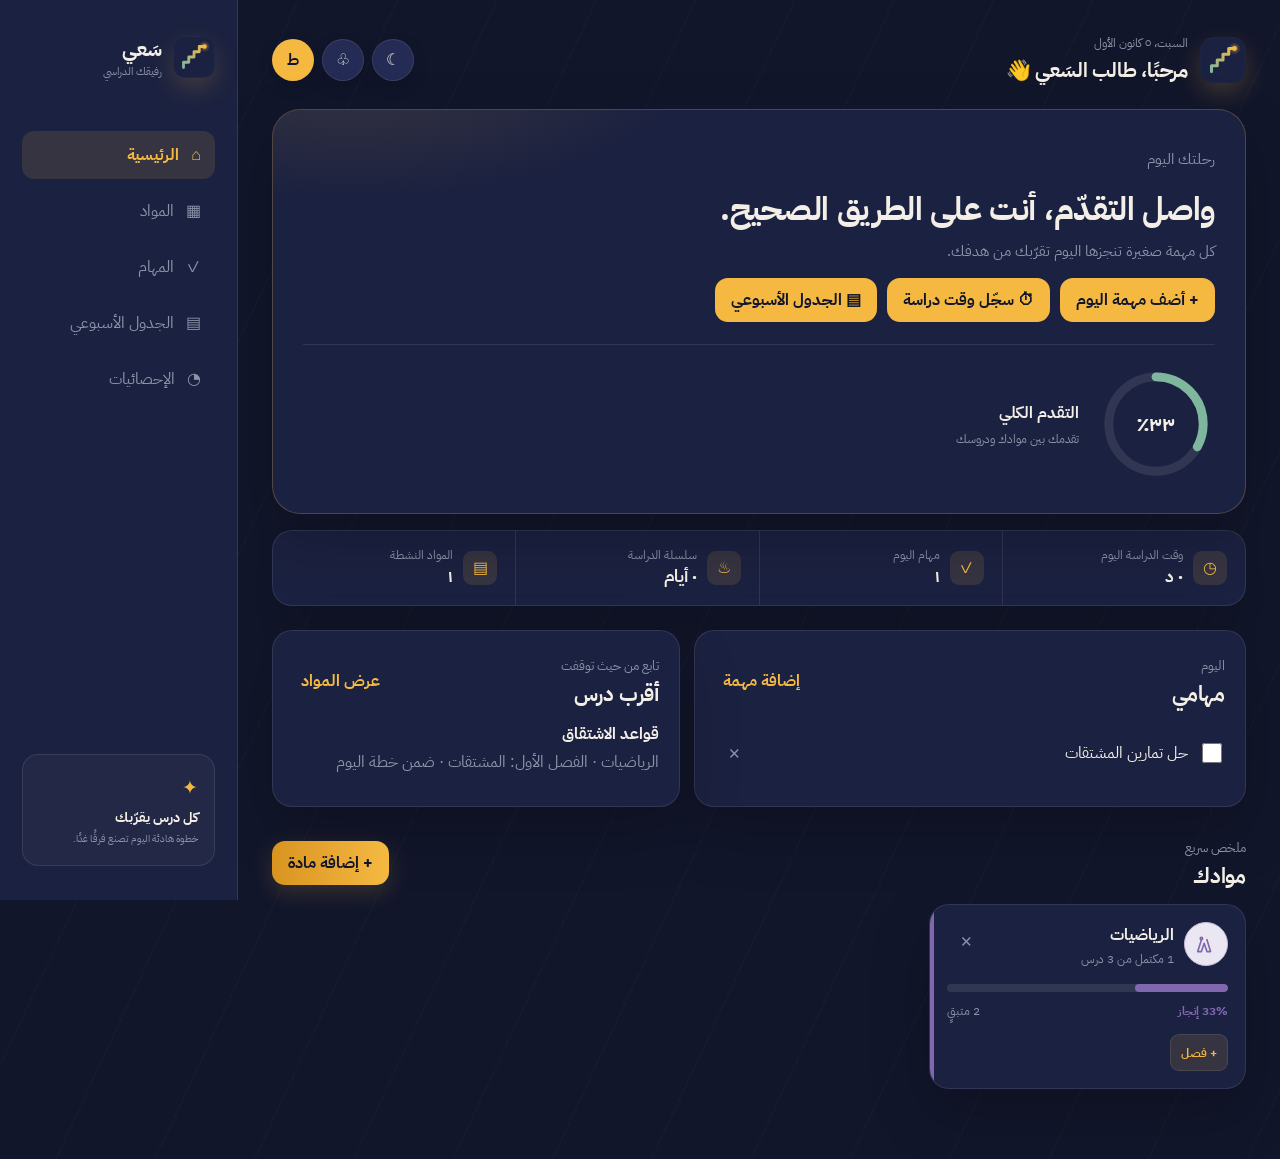
==== .vscode/index.html @ d8acff2a "Polish study planner interface" ====
﻿<!doctype html>
<html lang="ar" dir="rtl">

<head>
    <meta charset="UTF-8">
    <meta name="viewport" content="width=device-width,initial-scale=1,viewport-fit=cover">
    <meta name="theme-color" content="#174d3c">
    <title>سَعي | رفيقك الدراسي</title>
    <link rel="preconnect" href="https://fonts.googleapis.com">
    <link rel="preconnect" href="https://fonts.gstatic.com" crossorigin>
    <link href="https://fonts.googleapis.com/css2?family=IBM+Plex+Sans+Arabic:wght@400;500;600;700&display=swap"
        rel="stylesheet">
    <link rel="icon" href="./saai-logo.svg" type="image/svg+xml">
    <link rel="stylesheet" href="./styles.css?v=10">
</head>

<body>
    <aside class="sidebar"><a class="brand" href="#home" aria-label="سَعي | رفيقك الدراسي"><img class="brand-logo" src="./saai-logo.svg" alt="شعار سعي"><span>سَعي<small>رفيقك الدراسي</small></span></a>
        <nav><button class="nav-item active" data-view="home">⌂ <span>الرئيسية</span></button><button class="nav-item"
            data-view="subjects">▦ <span>المواد</span></button><button class="nav-item" data-view="tasks">✓
            <span>المهام</span></button><button class="nav-item" data-view="weekly">▤
            <span>الجدول الأسبوعي</span></button><button class="nav-item" data-view="stats">◔
            <span>الإحصائيات</span></button></nav>
        <div class="sidebar-note"><span>✦</span><strong>كل درس يقرّبك</strong><small>خطوة هادئة اليوم تصنع فرقًا
                غدًا.</small></div>
    </aside>
    <div class="app">
        <header class="topbar">
            <div class="topbar-brand">
                <img src="./saai-logo.svg" alt="شعار سعي" class="topbar-logo">
                <div>
                    <p id="today-date"></p>
                    <h1 id="page-title">مرحبًا، طالب السَعي 👋</h1>
                </div>
            </div>
            <div class="top-actions">
                <button class="round-button" id="theme-toggle" type="button" aria-label="تبديل الوضع الليلي">☾</button>
                <button class="round-button" type="button" aria-label="الإشعارات">♧</button>
                <button class="avatar" type="button" aria-label="ملف الطالب">ط</button>
            </div>
        </header>
        <main>
            <section id="home-view" class="view active">
                <section class="hero">
                    <div>
                        <p class="eyebrow">رحلتك اليوم</p>
                        <h2>واصل التقدّم، أنت على الطريق الصحيح.</h2>
                        <p id="hero-copy">كل مهمة صغيرة تنجزها اليوم تقرّبك من هدفك.</p>
                        <div class="hero-actions">
                            <button class="light-button" data-open="task">+ أضف مهمة اليوم</button>
                            <button class="light-button" data-open="studytime">⏱ سجّل وقت دراسة</button>
                            <button class="light-button" data-view="weekly">▤ الجدول الأسبوعي</button>
                        </div>
                    </div>
                    <div id="hero-progress" class="hero-progress"><span>0%</span><small>التقدم الكلي</small></div>
                </section>
                <section class="quick-grid">
                    <article class="quick-card"><span>◷</span>
                        <div><small>وقت الدراسة اليوم</small><strong id="study-time">٠ د</strong></div>
                    </article>
                    <article class="quick-card"><span>✓</span>
                        <div><small>مهام اليوم</small><strong id="tasks-count">٠</strong></div>
                    </article>
                    <article class="quick-card"><span>♨</span>
                        <div><small>سلسلة الدراسة</small><strong id="streak-count">٠ يوم</strong></div>
                    </article>
                    <article class="quick-card"><span>▤</span>
                        <div><small>المواد النشطة</small><strong id="subjects-count">٠</strong></div>
                    </article>
                </section>
                <section class="dashboard-grid">
                    <article class="panel today-panel">
                        <div class="section-head">
                            <div>
                                <p class="eyebrow dark">اليوم</p>
                                <h2>مهامي</h2>
                            </div><button class="text-button" data-open="task">إضافة مهمة</button>
                        </div>
                        <ul id="tasks" class="list"></ul>
                        <p class="empty" id="no-tasks">يومك خالٍ من المهام. ابدأ بخطوة صغيرة.</p>
                    </article>
                    <article class="panel">
                        <div class="section-head">
                            <div>
                                <p class="eyebrow dark">تابع من حيث توقفت</p>
                                <h2>أقرب درس</h2>
                            </div><button class="text-button" data-view="subjects">عرض المواد</button>
                        </div>
                        <div id="next-lesson" class="next-lesson"></div>
                    </article>
                </section>
                <section class="section-head materials-head">
                    <div>
                        <p class="eyebrow dark">ملخص سريع</p>
                        <h2>موادك</h2>
                    </div><button class="primary" data-open="subject">+ إضافة مادة</button>
                </section>
                <section id="home-subjects" class="subject-grid compact"></section>
            </section>
            <section id="subjects-view" class="view">
                <div class="section-head page-head">
                    <div>
                        <p class="eyebrow dark">مسارك الدراسي</p>
                        <h2>المواد</h2>
                        <p>تابع خطتك وأنجز بالوتيرة التي تناسبك.</p>
                    </div><button class="primary" data-open="subject">+ إضافة مادة</button>
                </div>
                <section id="subjects" class="subject-grid"></section>
                <p class="empty" id="no-subjects">أضف أول مادة لتبني خطتك الدراسية.</p>
            </section>
            <section id="tasks-view" class="view">
                <div class="section-head page-head">
                    <div>
                        <p class="eyebrow dark">تنظيم اليوم</p>
                        <h2>المهام</h2>
                        <p>رتّب ما تريد إنجازه، ثم أنجزه بهدوء.</p>
                    </div><button class="primary" data-open="task">+ إضافة مهمة</button>
                </div>
                <article class="panel task-page">
                    <ul id="tasks-full" class="list"></ul>
                    <p class="empty" id="no-tasks-full">لا توجد مهام مضافة بعد.</p>
                </article>
            </section>
            <section id="weekly-view" class="view">
                <div class="section-head page-head">
                    <div>
                        <p class="eyebrow dark">تنظيم أسبوعك</p>
                        <h2>الجدول الأسبوعي</h2>
                        <p>خطط لمهامك وموادك في مكان واحد.</p>
                    </div><button class="primary" data-open="weekly">+ إضافة إلى الجدول</button>
                </div>
                <section id="weekly-schedule" class="weekly-schedule"></section>
            </section>
            <section id="stats-view" class="view">
                <div class="section-head page-head">
                    <div>
                        <p class="eyebrow dark">نظرة على تقدّمك</p>
                        <h2>الإحصائيات</h2>
                    </div>
                </div>
                <section class="stats-grid">
                    <article class="panel stat-large"><span id="stats-progress">0%</span>
                        <p>نسبة الإنجاز الكلية</p>
                    </article>
                    <article class="panel stat-large"><span id="stats-completed">٠</span>
                        <p>دروس مكتملة</p>
                    </article>
                    <article class="panel stat-large"><span id="stats-remaining">٠</span>
                        <p>دروس متبقية</p>
                    </article>
                </section>
                <section id="global-plan"></section>
            </section>
        </main>
    </div>
        <nav class="bottom-nav"><button class="nav-item active" data-view="home">⌂<span>الرئيسية</span></button><button
            class="nav-item" data-view="subjects">▦<span>المواد</span></button><button class="add-fab"
            data-open="subject" aria-label="إضافة مادة">+</button><button class="nav-item"
            data-view="tasks">✓<span>المهام</span></button><button class="nav-item"
            data-view="weekly">▤<span>الجدول</span></button><button class="nav-item"
            data-view="stats">◔<span>الإحصائيات</span></button></nav>
    <dialog id="subject-modal">
        <form id="subject-form">
            <div class="modal-head">
  <div>
    <p class="eyebrow">خطتك الجديدة</p>
    <h2>إضافة مادة</h2>
  </div>

    <button type="button" class="close" data-close-modal onclick="this.closest('dialog').close()" aria-label="إغلاق">×</button>
</div>
            <div class="subject-symbol">▱</div>
            <label>اختر المادة
                <select name="subjectPreset" id="subject-preset">
                    <option value="">اختر من القائمة</option>
                    <option>الرياضيات</option>
                    <option>الفيزياء</option>
                    <option>الكيمياء</option>
                    <option>الأحياء</option>
                    <option>العربي</option>
                    <option>الإنكليزي</option>
                    <option>الإسلامية</option>
                    <option>الكردي</option>
                    <option>التاريخ</option>
                    <option>الجغرافيا</option>
                    <option>الحاسوب</option>
                    <option value="custom">مادة أخرى...</option>
                </select>
            </label>
            <label id="custom-subject-field" hidden>اسم المادة
                <input name="customName" id="custom-subject-name" maxlength="50" placeholder="اكتب اسم المادة">
            </label>
            <div class="form-grid"><label>إجمالي الدروس<input name="totalLessons" type="number" min="1" max="10000"
                        required placeholder="51"></label><label>عدد الفصول <small>اختياري</small><input
                        name="chapterCount" type="number" min="0" max="1000" placeholder="5"></label></div><label>أريد
                إنهاءها خلال (يوم)<input name="durationDays" type="number" min="1" max="3650" placeholder="20"></label>
            <p id="daily-goal-preview" class="plan-preview">أدخل إجمالي الدروس والمدة ليظهر هدفك اليومي.</p><label>لون
                البطاقة<input type="hidden" name="color" value="green">
                <div class="color-palette" role="group" aria-label="اختيار لون المادة"><button type="button"
                        class="color-swatch selected" data-select-color="green" aria-label="أخضر"></button><button
                        type="button" class="color-swatch" data-select-color="teal"
                        aria-label="تركوازي"></button><button type="button" class="color-swatch"
                        data-select-color="blue" aria-label="أزرق"></button><button type="button" class="color-swatch"
                        data-select-color="sky" aria-label="سماوي"></button><button type="button" class="color-swatch"
                        data-select-color="purple" aria-label="بنفسجي"></button><button type="button"
                        class="color-swatch" data-select-color="pink" aria-label="وردي"></button><button type="button"
                        class="color-swatch" data-select-color="rose" aria-label="وردي داكن"></button><button
                        type="button" class="color-swatch" data-select-color="orange"
                        aria-label="برتقالي"></button><button type="button" class="color-swatch"
                        data-select-color="amber" aria-label="أصفر ذهبي"></button><button type="button"
                        class="color-swatch" data-select-color="red" aria-label="أحمر"></button></div>
            </label><button class="primary wide">حفظ المادة</button>
        </form>
    </dialog>
    <dialog id="task-modal">
        <form id="task-form">
            <div class="modal-head">
                <div>
                    <p class="eyebrow dark">تنظيم يومك</p>
                    <h2>إضافة مهمة</h2>
                </div><button type="button" class="close" data-close-modal onclick="this.closest('dialog').close()" aria-label="إغلاق">×</button>
            </div><label>اسم المهمة<input name="name" required maxlength="80"
                    placeholder="مثال: مراجعة محاضرة الكيمياء"></label>
            <div class="form-grid"><label>المادة<select name="subject" id="task-subject">
                        <option value="">بدون مادة</option>
                    </select></label><label>الفصل<input name="chapter" maxlength="60" placeholder="اختياري"></label>
            </div>
            <div class="form-grid"><label>التاريخ<input name="date" type="date"></label><label>الوقت المتوقع<input
                        name="duration" type="number" min="1" placeholder="دقائق"></label></div><label>الأولوية<select
                    name="priority">
                    <option value="متوسطة">متوسطة</option>
                    <option value="عالية">عالية</option>
                    <option value="منخفضة">منخفضة</option>
                </select></label><button class="primary wide">إضافة المهمة</button>
        </form>
    </dialog>
    <dialog id="studytime-modal">
        <form id="studytime-form">
            <div class="modal-head">
                <div>
                    <p class="eyebrow dark">تسجيل يدوي</p>
                    <h2>وقت دراسة</h2>
                </div><button type="button" class="close" data-close-modal onclick="this.closest('dialog').close()" aria-label="إغلاق">×</button>
            </div>
            <div class="form-grid">
                <label>المادة<select name="subject" id="studytime-subject">
                        <option value="">بدون مادة محددة</option>
                    </select></label>
                <label>المدة (دقائق)<input name="minutes" type="number" min="1" max="1000" required placeholder="45"></label>
            </div>
            <label>التاريخ<input name="date" type="date" required></label>
            <button class="primary wide">حفظ الوقت</button>
        </form>
    </dialog>
    <dialog id="weekly-modal">
        <form id="weekly-form">
            <div class="modal-head">
                <div>
                    <p class="eyebrow dark">تنظيم الأسبوع</p>
                    <h2 id="weekly-modal-title">إضافة إلى الجدول</h2>
                </div><button type="button" class="close" data-close-modal onclick="this.closest('dialog').close()" aria-label="إغلاق">×</button>
            </div>
            <input type="hidden" name="id">
            <label>اليوم<select name="day" required>
                <option value="saturday">السبت</option><option value="sunday">الأحد</option><option value="monday">الاثنين</option><option value="tuesday">الثلاثاء</option><option value="wednesday">الأربعاء</option><option value="thursday">الخميس</option><option value="friday">الجمعة</option>
            </select></label>
            <label>المادة أو المهمة<select name="subject" id="weekly-subject">
                <option value="">مهمة عامة</option>
            </select></label>
            <label>اسم المهمة<input name="title" required maxlength="80" placeholder="مثال: مراجعة الفصل الأول"></label>
            <div class="form-grid"><label>الوقت <small>اختياري</small><input name="time" type="time"></label><label>ملاحظة <small>اختياري</small><input name="note" maxlength="120" placeholder="ملاحظة قصيرة"></label></div>
            <button class="primary wide">حفظ في الجدول</button>
        </form>
    </dialog>
    <dialog id="chapter-modal">
        <form id="chapter-form">
            <div class="modal-head">
                <h2>فصل جديد</h2><button type="button" class="close" data-close-modal onclick="this.closest('dialog').close()" aria-label="إغلاق">×</button>
            </div>
            <input type="hidden" name="subjectId">
            <label>اسم الفصل<input name="name" required maxlength="60" placeholder="مثال: الفصل الأول"></label>
            <label>عدد الدروس في الفصل<input name="totalLessons" type="number" min="1" required placeholder="مثال: 20"></label>
            <button class="primary wide">إضافة الفصل</button>
        </form>
    </dialog>
    <dialog id="lesson-modal">
        <form id="lesson-form">
            <div class="modal-head">
                <h2>درس أو محاضرة</h2><button type="button" class="close" data-close-modal onclick="this.closest('dialog').close()" aria-label="إغلاق">×</button>
            </div><input type="hidden" name="subjectId"><input type="hidden" name="chapterId"><label>اسم الدرس<input
                    name="name" required maxlength="80" placeholder="مثال: المحاضرة الأولى"></label><label
                class="check-label"><input type="checkbox" name="today"> ضمن دروس اليوم</label><button
                class="primary wide">إضافة الدرس</button>
        </form>
    </dialog>
    <dialog id="subject-detail">
        <div class="detail-head">
            <div>
                <p class="eyebrow dark">تفاصيل المادة</p>
                <h2 id="detail-name"></h2>
            </div><button type="button" class="close" data-close-modal onclick="this.closest('dialog').close()" aria-label="إغلاق">×</button>
        </div>
        <div id="detail-content"></div>
    </dialog>
    <script>
(function () {
    const root = document.documentElement;
    const btn = document.getElementById('theme-toggle');
    const saved = localStorage.getItem('sayi-theme') || 'light';
    if (saved === 'dark') { root.setAttribute('data-theme', 'dark'); btn.textContent = '☀'; }
    btn.addEventListener('click', () => {
        const goingDark = root.getAttribute('data-theme') !== 'dark';
        root.setAttribute('data-theme', goingDark ? 'dark' : 'light');
        btn.textContent = goingDark ? '☀' : '☾';
        localStorage.setItem('sayi-theme', goingDark ? 'dark' : 'light');
    });
})();
</script>
    <script type="module" src="./app.js?v=10"></script>
</body>

</html>
---- .vscode/styles.css ----
:root{--ink:#12162b;--ink-2:#1b2140;--ink-3:#242c55;--amber:#f5b942;--amber-deep:#d99420;--sage:#7fb69e;--coral:#ef6f53;--paper:#f3efe6;--muted:#8b93a8;--line:rgba(243,239,230,.1);--track:rgba(243,239,230,.1);--soft:rgba(245,185,66,.12);--shadow:0 24px 60px rgba(0,0,0,.22);--shadow-sm:0 6px 16px rgba(0,0,0,.16);--surface-glow:rgba(255,255,255,.035);--radius-lg:20px;--radius-md:13px;--radius-sm:9px;--text-xs:.72rem;--text-sm:.83rem;--text-base:.95rem;--text-lg:1.05rem;--text-xl:1.3rem;--text-2xl:1.85rem}
:root[data-theme=light]{--ink:#f6f1e4;--ink-2:#fffdf8;--ink-3:#f1e9d6;--amber:#b3901e;--amber-deep:#8f7015;--sage:#2f6d5c;--coral:#c1503a;--paper:#1e2a24;--muted:#665f4d;--line:rgba(30,25,10,.12);--track:rgba(30,25,10,.1);--soft:rgba(179,144,30,.14);--shadow:0 24px 60px rgba(30,25,10,.12);--shadow-sm:0 6px 16px rgba(30,25,10,.1);--surface-glow:rgba(255,255,255,.5)}
*{box-sizing:border-box}html,body{margin:0;min-height:100%;overflow-x:hidden}body{background:var(--ink);background-image:repeating-linear-gradient(115deg,rgba(243,239,230,.025) 0 1px,transparent 1px 90px);color:var(--paper);font-family:"IBM Plex Sans Arabic","Tahoma",sans-serif;transition:background .25s ease,color .25s ease}button,input,select{font:inherit}button{cursor:pointer;-webkit-tap-highlight-color:transparent;transition:transform .15s ease,opacity .15s ease,border-color .2s ease}button:active{transform:scale(.96);opacity:.85}h1,h2,h3{font-weight:800;letter-spacing:-.01em;margin:0}:focus-visible{outline:2px solid var(--amber);outline-offset:2px;border-radius:4px}@media(prefers-reduced-motion:reduce){*{animation-duration:.01ms!important;animation-iteration-count:1!important;transition-duration:.01ms!important}}
.sidebar{display:flex;position:fixed;inset:0 auto 0 0;width:238px;padding:34px 22px;flex-direction:column;gap:52px;background:var(--ink-2);border-right:1px solid var(--line);z-index:5}.brand{display:flex;align-items:center;gap:11px;color:var(--paper);text-decoration:none}.brand-logo{display:block;width:42px;height:42px;border-radius:13px;object-fit:cover;box-shadow:0 10px 24px rgba(245,185,66,.18);background:rgba(255,255,255,.02)}.brand span{font-size:1.25rem;font-weight:800}.brand small{display:block;color:var(--muted);font-size:.66rem;font-weight:400}.sidebar nav{display:grid;gap:8px}.sidebar .nav-item{justify-content:flex-start;display:flex;gap:12px;width:100%;border:0;border-radius:12px;padding:12px 14px;background:transparent;color:var(--muted);text-align:right}.sidebar .nav-item.active{background:var(--soft);color:var(--amber);font-weight:700}.nav-item svg{width:19px;height:19px;fill:none;stroke:currentColor;stroke-width:1.75;stroke-linecap:round;stroke-linejoin:round;flex:0 0 auto}.sidebar-note{margin-top:auto;padding:16px;border:1px solid var(--line);border-radius:16px;background:var(--surface-glow);color:var(--muted);font-size:.78rem;line-height:1.8}.sidebar-note span{color:var(--amber);font-size:1.2rem}.sidebar-note strong,.sidebar-note small{display:block}.sidebar-note strong{color:var(--paper);font-size:.85rem}
.app{min-height:100dvh;margin-left:238px;padding-bottom:40px}.topbar{max-width:1220px;margin:auto;padding:34px 34px 24px;display:flex;justify-content:space-between;align-items:center}.topbar-brand{display:flex;align-items:center;gap:12px}.topbar-logo{width:46px;height:46px;border-radius:14px;box-shadow:0 10px 24px rgba(245,185,66,.2);background:rgba(255,255,255,.02)}.topbar p{margin:0;color:var(--muted);font-size:.75rem}.topbar h1{margin:3px 0 0;font-size:1.25rem;color:var(--paper)}.top-actions{display:flex;gap:8px}.round-button,.avatar{display:grid;place-items:center;border:1px solid var(--line);border-radius:50%;width:42px;height:42px;background:var(--ink-3);color:var(--paper);box-shadow:var(--shadow-sm)}.close{display:grid;place-items:center;border:1px solid var(--line);border-radius:50%;width:42px;height:42px;background:var(--ink-3);color:var(--paper)}.round-button svg{width:19px;height:19px;fill:none;stroke:currentColor;stroke-width:1.75;stroke-linecap:round;stroke-linejoin:round}.round-button:hover{border-color:var(--amber)}.avatar{background:var(--amber);border-color:transparent;color:var(--ink);font-weight:700}main{width:min(1220px,100%);margin:auto;padding:0 34px 30px}.view{display:none}.view.active{display:block;animation:reveal .35s ease both}@keyframes reveal{from{opacity:0;transform:translateY(7px)}to{opacity:1;transform:none}}
.hero{padding:30px;border:1px solid rgba(245,185,66,.25);border-radius:28px;background:var(--ink-2);box-shadow:var(--shadow);position:relative;overflow:hidden}.hero::before{content:"";position:absolute;inset:0;background:radial-gradient(560px 260px at 8% -20%,rgba(245,185,66,.16),transparent 65%);pointer-events:none}.hero>*{position:relative}.hero h2{font-size:clamp(1.35rem,3vw,2rem);line-height:1.45;margin:0;color:var(--paper)}.hero p:not(.path-meta){margin:8px 0 16px;color:var(--muted);font-size:var(--text-base);max-width:520px}.hero-actions{display:flex;flex-wrap:wrap;gap:10px}.light-button,.primary{border:0;border-radius:var(--radius-md);min-height:44px;padding:10px 16px;font-weight:700}.light-button{background:var(--amber);color:var(--ink)}.primary{background:linear-gradient(90deg,var(--amber-deep),var(--amber));color:var(--ink);box-shadow:0 8px 22px rgba(245,185,66,.16)}.wide{width:100%}.hero-progress{margin-top:22px;padding-top:20px;border-top:1px solid var(--line);display:flex;flex-direction:column;gap:10px}.path-track{display:flex;align-items:center;gap:6px}.path-seg{flex:1;height:10px;border-radius:99px;background:var(--track)}.path-seg.filled{background:var(--amber)}.path-seg.partial{background-image:linear-gradient(to right,var(--amber) var(--fill,0%),var(--track) var(--fill,0%))}.path-walker{flex:0 0 auto;min-width:40px;height:40px;padding:0 8px;display:grid;place-items:center;border-radius:99px;background:var(--amber);color:var(--ink);font-size:.76rem;font-weight:800;box-shadow:0 8px 18px rgba(245,185,66,.35)}.path-meta{margin:0;color:var(--muted);font-size:var(--text-xs)}
.quick-grid{display:flex;align-items:stretch;margin:16px 0 24px;background:var(--ink-2);border:1px solid var(--line);border-radius:var(--radius-lg);box-shadow:var(--shadow);overflow:hidden}.stats-grid{display:grid;grid-template-columns:repeat(3,minmax(0,1fr));gap:12px;margin:16px 0 24px}.panel,.subject-card{background:var(--ink-2);border:1px solid var(--line);border-radius:var(--radius-lg);box-shadow:var(--shadow)}.quick-card{flex:1;padding:16px 18px;display:flex;gap:10px;align-items:center;border-inline-end:1px solid var(--line)}.quick-card:last-child{border-inline-end:0}.quick-card>span{display:grid;place-items:center;width:34px;height:34px;border-radius:var(--radius-sm);background:var(--soft);color:var(--amber);flex:0 0 auto}.quick-card>span svg{width:18px;height:18px;fill:none;stroke:currentColor;stroke-width:1.75;stroke-linecap:round;stroke-linejoin:round}.quick-card small,.task-row small,.today-row small,.subject-card small{display:block;color:var(--muted);font-size:var(--text-xs)}.quick-card strong{font-size:var(--text-lg);color:var(--paper);font-weight:800}.dashboard-grid{display:grid;grid-template-columns:1.15fr .85fr;gap:14px}.panel{padding:20px}.section-head{display:flex;justify-content:space-between;align-items:center;gap:12px}.section-head h2{margin:2px 0 0;font-size:var(--text-xl);color:var(--paper)}.section-head p,.page-head p{color:var(--muted);margin:5px 0 0;font-size:var(--text-sm)}.text-button{border:0;background:transparent;color:var(--amber);font-weight:700;padding:8px}.list{margin:12px 0 0;padding:0;list-style:none}.task-row,.today-row{display:flex;align-items:center;gap:10px;padding:12px 0;border-bottom:1px solid var(--line);min-width:0}.task-row:last-child,.today-row:last-child{border:0}.task-row>span,.today-row>div{flex:1;min-width:0;overflow-wrap:anywhere}.task-row input,.today-row input,.lesson-row input{width:20px;height:20px;accent-color:var(--amber);flex:0 0 auto}.task-row.done span,.today-row.done strong,.lesson-row.done strong{text-decoration:line-through;color:var(--muted)}.delete{border:0;background:transparent;color:var(--muted);width:38px;height:38px;font-size:1.3rem}.delete:hover{color:var(--coral)}.priority{font-size:.68rem;padding:3px 7px;background:var(--soft);color:var(--amber);border-radius:99px}.empty{text-align:center;color:var(--muted);padding:22px 0;margin:0}.next-lesson{padding:12px 0;color:var(--muted)}.next-lesson strong{display:block;color:var(--paper);font-size:1rem;margin-bottom:4px}.materials-head{margin:26px 0 12px}.subject-grid{display:grid;grid-template-columns:repeat(3,minmax(0,1fr));gap:12px}.subject-grid.compact{grid-template-columns:repeat(3,minmax(0,1fr))}.subject-card{padding:17px;position:relative;overflow:hidden}.subject-card::before{content:"";position:absolute;inset:0 auto 0 0;width:4px;background:var(--subject)}.subject-card.clickable{cursor:pointer}.subject-card.clickable:hover{border-color:var(--amber)}.subject-top{display:flex;gap:10px;align-items:flex-start}.subject-icon{width:44px;height:44px;border-radius:50%;background:color-mix(in srgb,var(--subject),white 84%);border:1.5px solid color-mix(in srgb,var(--subject),white 55%);display:grid;place-items:center;color:var(--subject);flex:0 0 auto}.subject-icon svg{width:22px;height:22px;fill:none;stroke:currentColor;stroke-width:1.75;stroke-linecap:round;stroke-linejoin:round}.subject-top>div{flex:1;min-width:0}.subject-top h3{margin:0;color:var(--paper);font-size:1.02rem;overflow-wrap:anywhere}.subject-top p{margin:3px 0 0;color:var(--muted);font-size:.73rem}.progress{height:8px;margin:16px 0 10px;border-radius:99px;background:var(--track);overflow:hidden}.progress span{display:block;height:100%;background:var(--subject,var(--amber));border-radius:inherit}.subject-meta{display:flex;justify-content:space-between;gap:8px;color:var(--muted);font-size:.74rem}.subject-actions{display:flex;gap:8px;margin-top:14px}.soft-button{border:1px solid var(--line);border-radius:9px;background:var(--soft);color:var(--amber);padding:8px 10px;font-size:.78rem;font-weight:700}.soft-button:hover{border-color:var(--amber)}.page-head{margin:8px 0 20px;align-items:flex-end}.stat-large{text-align:center;padding:26px}.stat-large span{display:block;font-size:var(--text-2xl);font-weight:700;color:var(--amber)}.stat-large p{margin:4px 0 0;color:var(--muted)}
.bottom-nav{display:none}dialog{width:min(520px,calc(100% - 24px));max-height:calc(100dvh - 24px);overflow:auto;border:1px solid var(--line);border-radius:20px;padding:21px;background:var(--ink-2);color:var(--paper);box-shadow:0 25px 70px rgba(0,0,0,.45)}dialog::backdrop{background:rgba(5,8,20,.7);backdrop-filter:blur(6px)}dialog form{display:grid;gap:14px}.modal-head,.detail-head{display:flex;justify-content:space-between;align-items:flex-start;gap:10px}.modal-head h2,.detail-head h2{margin:2px 0 0;color:var(--paper)}.close{font-size:1.5rem;flex:0 0 auto}.subject-symbol{width:52px;height:52px;display:grid;place-items:center;margin:auto;border-radius:50%;background:var(--soft);color:var(--amber);font-size:1.7rem}label{display:grid;gap:6px;color:var(--paper);font-size:.86rem;font-weight:700}label small{font-weight:400;color:var(--muted)}input:not([type=checkbox]),select{min-width:0;width:100%;padding:12px;border-radius:10px;border:1px solid var(--line);background:var(--ink-3);color:var(--paper);outline-color:var(--amber)}.form-grid{display:grid;grid-template-columns:1fr 1fr;gap:10px}.check-label{display:flex;align-items:center;gap:9px}.check-label input{accent-color:var(--amber);width:19px;height:19px}.plan-preview,.study-plan,.global-plan,.today-global-plan{background:var(--surface-glow);border:1px solid var(--line);border-radius:15px}.plan-preview{margin:0;padding:11px;color:var(--amber);font-size:.8rem}.detail-tabs{display:flex;gap:6px;overflow:auto;margin:18px 0 12px}.detail-tabs button{border:0;white-space:nowrap;background:var(--ink-3);color:var(--muted);border-radius:9px;padding:8px 11px}.detail-tabs button.active{background:var(--amber);color:var(--ink)}.detail-summary,.global-summary{display:grid;grid-template-columns:repeat(4,1fr);gap:9px}.detail-summary div,.global-summary div{padding:12px;border:1px solid var(--line);border-radius:12px}.detail-summary strong,.global-summary strong{display:block;color:var(--amber);font-size:1.1rem}.detail-summary small,.global-summary small{color:var(--muted);font-size:.7rem}.study-plan,.global-plan{margin-top:16px;padding:14px}.study-plan h3,.today-global-plan h3{margin:2px 0 0;font-size:.98rem}.plan-days,.global-plan-message{color:var(--muted);font-size:.72rem}.plan-cards,.global-plan-cards{display:grid;grid-template-columns:repeat(3,minmax(0,1fr));gap:7px;margin-top:12px}.plan-card,.global-plan-card,.plan-suggestion{min-width:0;padding:10px;border:1px solid var(--line);border-radius:11px;background:var(--ink-3)}.plan-card.selected,.global-plan-card.selected{border-color:var(--amber);background:var(--soft)}.plan-card strong,.global-plan-card strong,.plan-suggestion strong{color:var(--amber);font-size:.82rem}.plan-card p,.global-plan-card p,.plan-suggestion p,.today-plan p,.today-global-plan p{margin:4px 0 0;color:var(--muted);font-size:.68rem;line-height:1.6}.plan-card .soft-button{width:100%;margin-top:8px;padding:7px 6px;font-size:.7rem}.today-plan,.today-global-plan{margin-top:12px;padding:12px;border-top:1px solid var(--line)}.today-plan .progress{margin:8px 0 0;height:7px}
@media(max-width:900px){.sidebar{width:200px}.app{margin-left:200px}.topbar,main{padding-left:22px;padding-right:22px}.quick-grid,.stats-grid{grid-template-columns:repeat(2,1fr)}.subject-grid,.subject-grid.compact{grid-template-columns:repeat(2,minmax(0,1fr))}}
@media(max-width:680px){.sidebar{display:none}.app{margin-left:0;padding-bottom:86px}.topbar{padding:20px 18px 16px}main{padding:0 16px 25px}.dashboard-grid,.subject-grid,.subject-grid.compact{grid-template-columns:1fr}.hero{padding:22px;border-radius:22px}.bottom-nav{position:fixed;z-index:10;right:0;left:0;bottom:0;padding:8px 14px calc(8px + env(safe-area-inset-bottom));background:color-mix(in srgb,var(--ink-2),transparent 5%);backdrop-filter:blur(14px);border-top:1px solid var(--line);display:flex;justify-content:space-around;align-items:center}.nav-item{border:0;background:transparent;color:var(--muted);display:grid;justify-items:center;gap:2px;padding:5px;min-width:52px;font-size:1.2rem}.nav-item span{font-size:.66rem}.nav-item.active{color:var(--amber);font-weight:700}.add-fab{margin-top:-28px;width:54px;height:54px;border:4px solid var(--ink);border-radius:50%;background:var(--amber);color:var(--ink);font-size:1.8rem;box-shadow:var(--shadow)}.detail-summary,.global-summary{grid-template-columns:repeat(2,1fr)}.plan-cards,.global-plan-cards{grid-template-columns:1fr}}

/* Focused visual refinements */
.subject-icon svg{width:22px;height:22px;fill:none;stroke:currentColor;stroke-width:1.8;stroke-linecap:round;stroke-linejoin:round}
.hero-progress{flex-direction:row;align-items:center;gap:18px}
.circular-progress{position:relative;flex:0 0 auto;width:118px;height:118px}
.circular-progress svg{display:block;width:100%;height:100%;transform:rotate(-90deg)}
.circular-progress circle{fill:none;stroke-width:9}
.circular-progress-track{stroke:var(--track)}
.circular-progress-value{stroke:var(--sage);stroke-linecap:round;transition:stroke-dashoffset .45s ease}
.circular-progress>strong{position:absolute;inset:0;display:grid;place-items:center;color:var(--paper);font-size:1.28rem}
.circular-progress-copy{display:grid;gap:6px}
.circular-progress-copy>strong{color:var(--paper);font-size:1rem}
.circular-progress-copy .path-meta{margin:0}
.today-global-plan,.today-plan{padding:16px;margin-top:14px;border-color:rgba(127,182,158,.28)}
.today-plan-percent{color:var(--sage);font-size:1.08rem;font-weight:800}
.today-plan-stats{display:grid;grid-template-columns:repeat(3,1fr);gap:8px;margin:15px 0}
.today-plan-stats div{padding:10px 8px;text-align:center;border:1px solid var(--line);border-radius:11px;background:var(--surface-glow)}
.today-plan-stats strong{display:block;color:var(--paper);font-size:1.15rem}
.today-plan-stats small{display:block;margin-top:2px;color:var(--muted);font-size:.68rem}
.today-progress{height:10px;margin:0}
.today-progress span{background:var(--sage)!important;transition:width .35s ease}
.today-plan-caption{margin:9px 0 0;color:var(--muted);font-size:.76rem}
.global-plan-cards{grid-template-columns:repeat(3,minmax(0,1fr));align-items:stretch}
.global-plan-cards .plan-suggestion{grid-column:1/-1;margin:0}
.global-plan-card,.plan-suggestion{padding:14px;border:1px solid var(--line);border-radius:14px;background:var(--surface-glow)}
.global-plan-card{display:flex;flex-direction:column;justify-content:space-between;gap:12px;min-width:0}
.global-plan-card.selected{border-color:var(--amber);box-shadow:inset 0 0 0 1px rgba(245,185,66,.28);background:var(--soft)}
.global-plan-card strong{display:block;color:var(--paper);font-size:.9rem}
.global-plan-card p{margin:7px 0 0;color:var(--muted);font-size:.74rem;line-height:1.8}
.global-plan-card .soft-button{align-self:flex-start}
.plan-suggestion{color:var(--muted);font-size:.78rem;line-height:1.8}
.plan-suggestion strong{color:var(--amber)}
.plan-suggestion p{margin:3px 0 0}
.plan-card.selected{border-color:var(--amber);box-shadow:inset 0 0 0 1px rgba(245,185,66,.28);background:var(--soft)}
.plan-card strong{display:block;color:var(--paper);font-size:.87rem}
.plan-card p{min-height:3.4em;line-height:1.7}
@media(max-width:680px){.hero-progress{align-items:flex-start}.circular-progress{width:104px;height:104px}.global-plan-cards{grid-template-columns:1fr}.today-plan-stats{gap:5px}.topbar-brand{min-width:0}.topbar-logo{width:40px;height:40px}.topbar h1{font-size:1.05rem}}

[hidden]{display:none!important}
.color-palette{display:flex;flex-wrap:wrap;gap:8px;margin-top:3px}
.color-swatch{width:29px;height:29px;padding:0;border:2px solid transparent;border-radius:50%;background:var(--swatch);box-shadow:inset 0 0 0 1px rgba(0,0,0,.16);position:relative}
.color-swatch[data-select-color=green]{--swatch:#276b51}.color-swatch[data-select-color=teal]{--swatch:#2c8b83}.color-swatch[data-select-color=blue]{--swatch:#4d77b9}.color-swatch[data-select-color=sky]{--swatch:#4b9ab3}.color-swatch[data-select-color=purple]{--swatch:#8067ae}.color-swatch[data-select-color=pink]{--swatch:#c8799c}.color-swatch[data-select-color=rose]{--swatch:#b76d75}.color-swatch[data-select-color=orange]{--swatch:#c9824b}.color-swatch[data-select-color=amber]{--swatch:#bd8b38}.color-swatch[data-select-color=red]{--swatch:#b7605d}
.color-swatch.selected{border-color:var(--paper);box-shadow:0 0 0 2px var(--amber),inset 0 0 0 1px rgba(0,0,0,.16)}
.subject-card .subject-icon{color:var(--subject);background:color-mix(in srgb,var(--subject),white 84%)}
.subject-card .progress>span,#detail-content>.progress[style*="--subject"]>span{background:var(--subject)!important}
.subject-card .subject-meta span:first-child{color:var(--subject);font-weight:700}
.custom-subject-name{margin-top:2px}
.weekly-schedule{display:grid;grid-template-columns:repeat(4,minmax(0,1fr));gap:12px}
.weekly-day{min-width:0;padding:14px;background:var(--ink-2);border:1px solid var(--line);border-radius:var(--radius-lg);box-shadow:var(--shadow-sm)}
.weekly-day-head{display:flex;align-items:center;justify-content:space-between;gap:8px;padding-bottom:10px;border-bottom:1px solid var(--line)}
.weekly-day-head strong{display:block;color:var(--paper);font-size:.95rem}.weekly-day-head small{display:block;margin-top:3px;color:var(--muted);font-size:.68rem}
.weekly-day-head .text-button{padding:4px;font-size:.75rem}
.weekly-items{display:grid;gap:7px;margin-top:10px}.weekly-empty{margin:10px 0;color:var(--muted);font-size:.72rem;text-align:center}
.weekly-item{display:flex;align-items:flex-start;gap:7px;min-width:0;padding:9px;border:1px solid var(--line);border-radius:11px;background:var(--surface-glow)}
.weekly-item.done{opacity:.62}.weekly-item.done .weekly-item-body>strong{text-decoration:line-through}
.weekly-check{display:grid;place-items:center;flex:0 0 auto;width:22px;height:22px;padding:0;border:1px solid var(--sage);border-radius:7px;background:transparent;color:var(--sage);font-size:.75rem}
.weekly-item.done .weekly-check{background:var(--sage);color:var(--ink)}
.weekly-item-body{min-width:0;flex:1}.weekly-item-body>strong{display:block;color:var(--paper);font-size:.78rem;overflow-wrap:anywhere}.weekly-item-body small{display:block;margin-top:3px;color:var(--muted);font-size:.65rem}.weekly-item-body p{margin:4px 0 0;color:var(--muted);font-size:.68rem;overflow-wrap:anywhere}
.weekly-item-actions{display:flex;align-items:center;gap:2px;flex:0 0 auto}.icon-button{width:24px;height:24px;padding:0;border:0;background:transparent;color:var(--muted);font-size:.78rem}.icon-button:hover{color:var(--amber)}
@media(max-width:900px){.weekly-schedule{grid-template-columns:repeat(2,minmax(0,1fr))}}
@media(max-width:680px){.weekly-schedule{grid-template-columns:1fr}.weekly-day{padding:12px}.weekly-item-actions{gap:4px}}

.pace-card{display:grid;grid-template-columns:auto minmax(0,1.6fr) minmax(72px,.7fr) minmax(90px,.8fr) auto;align-items:center;gap:12px;min-height:84px;padding:14px 16px;border:1px solid var(--line);border-radius:14px;background:var(--ink-2);cursor:pointer;transition:transform .15s ease,border-color .2s ease,background .2s ease,box-shadow .2s ease}
.pace-card:hover{transform:translateY(-2px);border-color:var(--amber);box-shadow:var(--shadow-sm)}.pace-card.selected{border-color:var(--amber);background:var(--soft);box-shadow:inset 0 0 0 1px rgba(245,185,66,.3)}
.pace-icon{display:grid;place-items:center;width:38px;height:38px;border-radius:11px;background:var(--soft);color:var(--amber)}.pace-icon svg{width:21px;height:21px;fill:none;stroke:currentColor;stroke-width:1.8;stroke-linecap:round;stroke-linejoin:round}
.pace-main{min-width:0}.pace-main strong{display:block;color:var(--paper);font-size:.9rem}.pace-main p{margin:4px 0 0;color:var(--muted);font-size:.72rem;line-height:1.65}.pace-stat{padding-inline-start:12px;border-inline-start:1px solid var(--line)}.pace-stat small{display:block;color:var(--muted);font-size:.66rem}.pace-stat strong{display:block;margin-top:3px;color:var(--amber);font-size:.9rem}.pace-selected{padding:4px 8px;border-radius:99px;background:var(--amber);color:var(--ink);font-size:.65rem;font-weight:800;white-space:nowrap}
.plan-cards,.global-plan-cards{grid-template-columns:1fr;gap:12px;margin-top:16px}.global-plan-cards .pace-card{grid-column:auto}.global-plan-cards .plan-suggestion{grid-column:1/-1}
.chapter{margin-top:12px;border:1px solid var(--line);border-radius:14px;background:var(--surface-glow);overflow:hidden}.chapter-head{display:grid;grid-template-columns:24px minmax(0,1fr) auto;align-items:center;gap:10px;min-height:56px;padding:11px 14px;cursor:pointer;transition:background .2s ease}.chapter-head:hover{background:var(--soft)}.chapter-toggle{display:grid;place-items:center;width:24px;height:24px;padding:0;border:0;background:transparent;color:var(--amber);font-size:.76rem}.chapter-head h3{min-width:0;color:var(--paper);font-size:.9rem;overflow-wrap:anywhere}.chapter-percent{color:var(--amber);font-size:.8rem;white-space:nowrap}.chapter-body{padding:0 14px 14px;border-top:1px solid var(--line)}.chapter-actions{display:flex;align-items:center;gap:7px;padding:12px 0 2px}.chapter-actions .chapter-total{width:64px;padding:7px}.chapter-summary{display:grid;grid-template-columns:repeat(4,1fr);gap:9px;padding:12px 0}.chapter-summary span{padding:10px;border:1px solid var(--line);border-radius:10px;background:var(--ink-2);text-align:center}.chapter-summary strong{display:block;color:var(--amber);font-size:.86rem}.chapter-summary small{display:block;margin-top:3px;color:var(--muted);font-size:.64rem}.chapter-lessons{display:grid;gap:0}.chapter-lessons .lesson-row{padding:11px 0}.chapter-lessons .empty{margin:8px 0}
@media(max-width:680px){.pace-card{grid-template-columns:auto minmax(0,1fr);gap:9px;padding:13px}.pace-card .pace-stat{grid-column:2;padding-inline-start:0;padding-top:7px;border-inline-start:0;border-top:1px solid var(--line)}.pace-card .pace-selected{grid-column:2;justify-self:start}.pace-main p{font-size:.68rem}.chapter-head{grid-template-columns:24px minmax(0,1fr) auto}.chapter-actions{flex-wrap:wrap}.chapter-summary{grid-template-columns:repeat(2,1fr)}}
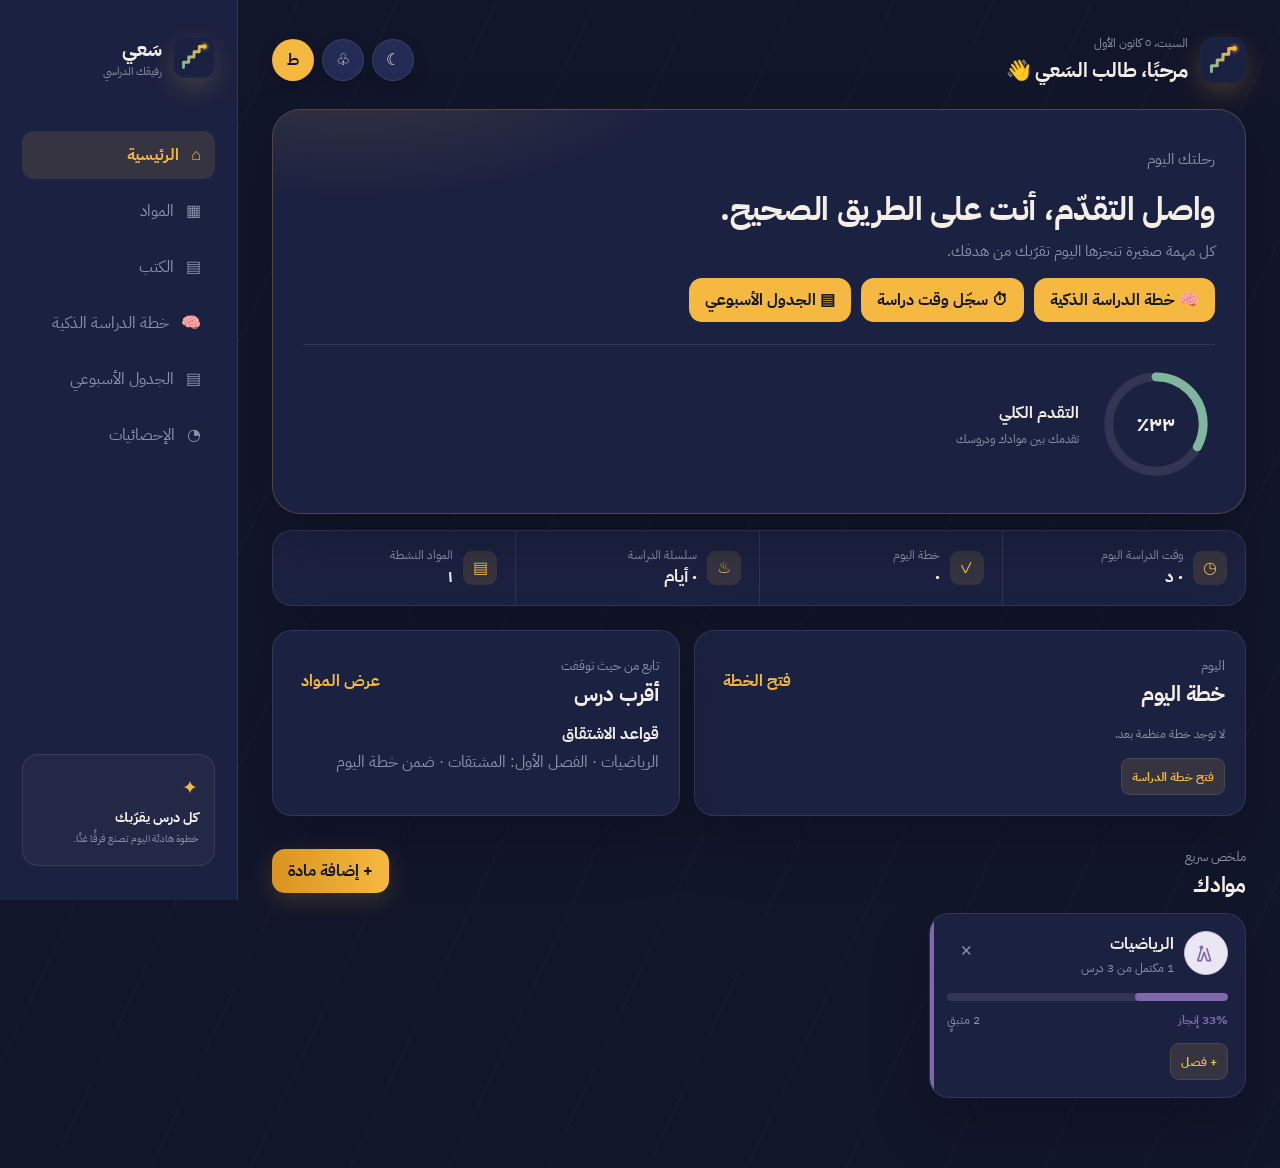
==== commit 59065f3e: "نقل" ====
--- a/.vscode/index.html
+++ b/.vscode/index.html
@@ -11,14 +11,14 @@
     <link href="https://fonts.googleapis.com/css2?family=IBM+Plex+Sans+Arabic:wght@400;500;600;700&display=swap"
         rel="stylesheet">
     <link rel="icon" href="./saai-logo.svg" type="image/svg+xml">
-    <link rel="stylesheet" href="./styles.css?v=10">
+    <link rel="stylesheet" href="./styles.css?v=15">
 </head>
 
 <body>
     <aside class="sidebar"><a class="brand" href="#home" aria-label="سَعي | رفيقك الدراسي"><img class="brand-logo" src="./saai-logo.svg" alt="شعار سعي"><span>سَعي<small>رفيقك الدراسي</small></span></a>
         <nav><button class="nav-item active" data-view="home">⌂ <span>الرئيسية</span></button><button class="nav-item"
-            data-view="subjects">▦ <span>المواد</span></button><button class="nav-item" data-view="tasks">✓
-            <span>المهام</span></button><button class="nav-item" data-view="weekly">▤
+            data-view="subjects">▦ <span>المواد</span></button><button class="nav-item" data-view="books">▤ <span>الكتب</span></button><button class="nav-item" data-view="smart-plan">🧠
+            <span>خطة الدراسة الذكية</span></button><button class="nav-item" data-view="weekly">▤
             <span>الجدول الأسبوعي</span></button><button class="nav-item" data-view="stats">◔
             <span>الإحصائيات</span></button></nav>
         <div class="sidebar-note"><span>✦</span><strong>كل درس يقرّبك</strong><small>خطوة هادئة اليوم تصنع فرقًا
@@ -47,7 +47,7 @@
                         <h2>واصل التقدّم، أنت على الطريق الصحيح.</h2>
                         <p id="hero-copy">كل مهمة صغيرة تنجزها اليوم تقرّبك من هدفك.</p>
                         <div class="hero-actions">
-                            <button class="light-button" data-open="task">+ أضف مهمة اليوم</button>
+                            <button class="light-button" data-view="smart-plan">🧠 خطة الدراسة الذكية</button>
                             <button class="light-button" data-open="studytime">⏱ سجّل وقت دراسة</button>
                             <button class="light-button" data-view="weekly">▤ الجدول الأسبوعي</button>
                         </div>
@@ -59,7 +59,7 @@
                         <div><small>وقت الدراسة اليوم</small><strong id="study-time">٠ د</strong></div>
                     </article>
                     <article class="quick-card"><span>✓</span>
-                        <div><small>مهام اليوم</small><strong id="tasks-count">٠</strong></div>
+                        <div><small>خطة اليوم</small><strong id="smart-plan-count">٠</strong></div>
                     </article>
                     <article class="quick-card"><span>♨</span>
                         <div><small>سلسلة الدراسة</small><strong id="streak-count">٠ يوم</strong></div>
@@ -69,15 +69,14 @@
                     </article>
                 </section>
                 <section class="dashboard-grid">
-                    <article class="panel today-panel">
+                    <article class="panel today-panel" id="home-smart-plan">
                         <div class="section-head">
                             <div>
                                 <p class="eyebrow dark">اليوم</p>
-                                <h2>مهامي</h2>
-                            </div><button class="text-button" data-open="task">إضافة مهمة</button>
+                                <h2>خطة اليوم</h2>
+                            </div><button class="text-button" data-view="smart-plan">فتح الخطة</button>
                         </div>
-                        <ul id="tasks" class="list"></ul>
-                        <p class="empty" id="no-tasks">يومك خالٍ من المهام. ابدأ بخطوة صغيرة.</p>
+                        <div id="home-smart-plan-content"></div>
                     </article>
                     <article class="panel">
                         <div class="section-head">
@@ -108,18 +107,9 @@
                 <section id="subjects" class="subject-grid"></section>
                 <p class="empty" id="no-subjects">أضف أول مادة لتبني خطتك الدراسية.</p>
             </section>
-            <section id="tasks-view" class="view">
-                <div class="section-head page-head">
-                    <div>
-                        <p class="eyebrow dark">تنظيم اليوم</p>
-                        <h2>المهام</h2>
-                        <p>رتّب ما تريد إنجازه، ثم أنجزه بهدوء.</p>
-                    </div><button class="primary" data-open="task">+ إضافة مهمة</button>
-                </div>
-                <article class="panel task-page">
-                    <ul id="tasks-full" class="list"></ul>
-                    <p class="empty" id="no-tasks-full">لا توجد مهام مضافة بعد.</p>
-                </article>
+            <section id="smart-plan-view" class="view">
+                <div class="section-head page-head"><div><p class="eyebrow dark">نظام الدراسة</p><h2>خطة الدراسة الذكية</h2><p>خطة تقودك من الدرس إلى القراءة والاختبار والمراجعة.</p></div></div>
+                <section id="smart-plan-content"></section>
             </section>
             <section id="weekly-view" class="view">
                 <div class="section-head page-head">
@@ -151,12 +141,22 @@
                 </section>
                 <section id="global-plan"></section>
             </section>
+            <section id="books-view" class="view">
+                    <div class="section-head page-head books-page-head">
+                        <div><p class="eyebrow dark">مكتبتي</p><h2>كتبي</h2><p>أضف ملفات PDF واحتفظ بها محلياً لفتحها وقت الدراسة.</p></div>
+                        <label class="primary books-add-button">＋ إضافة كتاب<input id="book-input" type="file" accept=".pdf,application/pdf" hidden></label>
+                    </div>
+                    <section id="books-list" class="books-list" aria-live="polite"></section>
+                    <section id="pdf-viewer" class="panel pdf-viewer" hidden>
+                        <div class="section-head"><div><p class="eyebrow dark">عارض PDF</p><h2 id="pdf-viewer-title">الكتاب</h2></div><button type="button" class="soft-button" data-book-action="close-viewer">إغلاق</button></div>
+                        <iframe id="pdf-frame" title="عارض PDF" loading="lazy"></iframe>
+                    </section>
+            </section>
         </main>
     </div>
         <nav class="bottom-nav"><button class="nav-item active" data-view="home">⌂<span>الرئيسية</span></button><button
-            class="nav-item" data-view="subjects">▦<span>المواد</span></button><button class="add-fab"
+            class="nav-item" data-view="subjects">▦<span>المواد</span></button><button class="nav-item" data-view="books">▤<span>الكتب</span></button><button class="nav-item" data-view="smart-plan">🧠<span>الخطة</span></button><button class="add-fab"
             data-open="subject" aria-label="إضافة مادة">+</button><button class="nav-item"
-            data-view="tasks">✓<span>المهام</span></button><button class="nav-item"
             data-view="weekly">▤<span>الجدول</span></button><button class="nav-item"
             data-view="stats">◔<span>الإحصائيات</span></button></nav>
     <dialog id="subject-modal">
@@ -212,28 +212,6 @@
             </label><button class="primary wide">حفظ المادة</button>
         </form>
     </dialog>
-    <dialog id="task-modal">
-        <form id="task-form">
-            <div class="modal-head">
-                <div>
-                    <p class="eyebrow dark">تنظيم يومك</p>
-                    <h2>إضافة مهمة</h2>
-                </div><button type="button" class="close" data-close-modal onclick="this.closest('dialog').close()" aria-label="إغلاق">×</button>
-            </div><label>اسم المهمة<input name="name" required maxlength="80"
-                    placeholder="مثال: مراجعة محاضرة الكيمياء"></label>
-            <div class="form-grid"><label>المادة<select name="subject" id="task-subject">
-                        <option value="">بدون مادة</option>
-                    </select></label><label>الفصل<input name="chapter" maxlength="60" placeholder="اختياري"></label>
-            </div>
-            <div class="form-grid"><label>التاريخ<input name="date" type="date"></label><label>الوقت المتوقع<input
-                        name="duration" type="number" min="1" placeholder="دقائق"></label></div><label>الأولوية<select
-                    name="priority">
-                    <option value="متوسطة">متوسطة</option>
-                    <option value="عالية">عالية</option>
-                    <option value="منخفضة">منخفضة</option>
-                </select></label><button class="primary wide">إضافة المهمة</button>
-        </form>
-    </dialog>
     <dialog id="studytime-modal">
         <form id="studytime-form">
             <div class="modal-head">
@@ -264,12 +242,11 @@
             <label>اليوم<select name="day" required>
                 <option value="saturday">السبت</option><option value="sunday">الأحد</option><option value="monday">الاثنين</option><option value="tuesday">الثلاثاء</option><option value="wednesday">الأربعاء</option><option value="thursday">الخميس</option><option value="friday">الجمعة</option>
             </select></label>
-            <label>المادة أو المهمة<select name="subject" id="weekly-subject">
-                <option value="">مهمة عامة</option>
+            <label>المادة<select name="subjectId" id="weekly-subject" required>
+                <option value="">اختر مادة من موادك</option>
             </select></label>
-            <label>اسم المهمة<input name="title" required maxlength="80" placeholder="مثال: مراجعة الفصل الأول"></label>
-            <div class="form-grid"><label>الوقت <small>اختياري</small><input name="time" type="time"></label><label>ملاحظة <small>اختياري</small><input name="note" maxlength="120" placeholder="ملاحظة قصيرة"></label></div>
-            <button class="primary wide">حفظ في الجدول</button>
+            <p id="weekly-no-subjects" class="empty" hidden>أضف مادة أولًا من صفحة المواد.</p>
+            <button class="primary wide" id="weekly-submit">إضافة المادة إلى الجدول</button>
         </form>
     </dialog>
     <dialog id="chapter-modal">
@@ -316,7 +293,7 @@
     });
 })();
 </script>
-    <script type="module" src="./app.js?v=10"></script>
+    <script type="module" src="./app.js?v=22"></script>
 </body>
 
 </html>
--- a/.vscode/styles.css
+++ b/.vscode/styles.css
@@ -38,6 +38,7 @@
 .global-plan-card strong{display:block;color:var(--paper);font-size:.9rem}
 .global-plan-card p{margin:7px 0 0;color:var(--muted);font-size:.74rem;line-height:1.8}
 .global-plan-card .soft-button{align-self:flex-start}
+.book-panel{display:flex;align-items:center;justify-content:space-between;gap:14px;margin-top:14px}.book-panel h3{color:var(--paper);font-size:var(--text-lg)}.book-panel p{margin:4px 0 0}.book-panel.compact{margin-top:0}.book-actions{display:flex;flex-wrap:wrap;gap:8px;justify-content:flex-end}.smart-subject-picker{display:block;margin-top:14px;max-width:260px}.smart-subject-picker select{margin-top:6px}
 .plan-suggestion{color:var(--muted);font-size:.78rem;line-height:1.8}
 .plan-suggestion strong{color:var(--amber)}
 .plan-suggestion p{margin:3px 0 0}
@@ -47,6 +48,16 @@
 @media(max-width:680px){.hero-progress{align-items:flex-start}.circular-progress{width:104px;height:104px}.global-plan-cards{grid-template-columns:1fr}.today-plan-stats{gap:5px}.topbar-brand{min-width:0}.topbar-logo{width:40px;height:40px}.topbar h1{font-size:1.05rem}}
 
 [hidden]{display:none!important}
+.books-page-head{align-items:flex-start;margin-bottom:16px}.books-add-button{display:inline-flex;align-items:center;justify-content:center;cursor:pointer;white-space:nowrap}.books-list{display:grid;gap:12px}.book-card{display:flex;align-items:center;justify-content:space-between;gap:16px;padding:16px}.book-card-info{display:flex;align-items:center;gap:12px;min-width:0}.book-card-info h3{color:var(--paper);font-size:.95rem;overflow-wrap:anywhere}.book-card-info p{margin:5px 0 0;color:var(--muted);font-size:.75rem}.book-icon{display:grid;place-items:center;flex:0 0 auto;width:44px;height:50px;border:1px solid rgba(193,80,58,.35);border-radius:9px;background:rgba(193,80,58,.12);color:var(--coral);font-size:.62rem;font-weight:800}.book-actions{display:flex;flex-wrap:wrap;justify-content:flex-end;gap:8px}.books-empty{text-align:center;color:var(--paper)}.books-empty p{margin:6px 0 0;color:var(--muted);font-size:.8rem}.pdf-viewer{margin-top:16px;padding:16px}.pdf-viewer iframe{display:block;width:100%;height:min(72dvh,760px);margin-top:16px;border:1px solid var(--line);border-radius:10px;background:#fff}@media(max-width:560px){.book-card{align-items:flex-start;flex-direction:column}.book-actions{width:100%;justify-content:flex-start}.book-actions button{flex:1}.pdf-viewer{padding:12px}.pdf-viewer iframe{height:68dvh}}
+.english-save-status{display:inline-block;margin-top:6px;color:var(--muted);font-size:.7rem}.english-save-status[data-state=saved]{color:var(--sage)}.english-save-status[data-state=error]{color:var(--coral)}.english-steps{display:grid;gap:10px;margin:18px 0;padding:0;list-style:none;counter-reset:study-step}.english-steps li{display:grid;grid-template-columns:28px 1fr;gap:8px;align-items:start}.english-steps li::before{counter-increment:study-step;content:counter(study-step);display:grid;place-items:center;width:24px;height:24px;border-radius:50%;background:var(--soft);color:var(--amber);font-weight:800}.english-steps strong,.english-steps span{display:block}.english-steps span{margin-top:3px;color:var(--muted);font-size:.76rem}
+.english-import-progress{display:grid;gap:6px;min-width:210px;margin-top:8px;color:var(--muted);font-size:.68rem}.english-import-progress>span{display:block;height:7px;overflow:hidden;border-radius:99px;background:var(--track)}.english-import-progress i{display:block;width:0;height:100%;border-radius:inherit;background:var(--sage);transition:width .2s ease}
+.english-ocr-warning{margin:8px 0 0;padding:8px 10px;border-radius:9px;background:rgba(239,111,83,.12);color:var(--coral);font-size:.75rem}.english-ocr-warning p{margin:3px 0}.english-ocr-warning small{color:var(--muted);font-size:.68rem}
+.subject-engine-panel{margin:16px 0;border-color:rgba(127,182,158,.3)}.subject-engine-progress{display:grid;grid-template-columns:repeat(5,1fr);gap:8px;margin-top:14px}.subject-engine-progress span{display:grid;gap:4px;padding:10px 8px;border:1px solid var(--line);border-radius:10px;text-align:center;background:var(--surface-glow)}.subject-engine-progress small{color:var(--muted);font-size:.66rem}.subject-engine-progress b{color:var(--sage);font-size:.9rem}@media(max-width:680px){.subject-engine-progress{grid-template-columns:repeat(2,1fr)}.subject-engine-progress span:last-child{grid-column:1/-1}}
+.smart-plan-card{padding:20px;border:1px solid rgba(245,185,66,.3);border-radius:var(--radius-lg);background:var(--ink-2);box-shadow:var(--shadow)}.smart-stage{padding:7px 10px;border-radius:99px;background:var(--soft);color:var(--amber);font-size:.72rem;font-weight:800}.smart-plan-details{display:grid;grid-template-columns:repeat(4,1fr);gap:8px;margin:18px 0}.smart-plan-details span{display:grid;gap:4px;padding:11px;border:1px solid var(--line);border-radius:10px;background:var(--surface-glow)}.smart-plan-details small{color:var(--muted);font-size:.67rem}.smart-plan-details b{color:var(--paper);font-size:.82rem}.smart-plan-actions{display:flex;gap:8px;flex-wrap:wrap}.smart-plan-sections{display:grid;grid-template-columns:repeat(2,1fr);gap:12px;margin-top:16px}.smart-plan-sections .panel{min-height:150px}.smart-progress-panel{margin-top:16px}.smart-progress-panel h3{color:var(--paper)}@media(max-width:680px){.smart-plan-details{grid-template-columns:repeat(2,1fr)}.smart-plan-sections{grid-template-columns:1fr}}
+.smart-exam-message{margin:10px 0 0;padding:9px;border-radius:9px;background:var(--soft);color:var(--amber);font-size:.75rem}
+.english-tags{display:flex;flex-wrap:wrap;gap:6px;margin-top:8px}.english-tags span{padding:4px 8px;border-radius:99px;background:var(--soft);color:var(--amber);font-size:.68rem;font-weight:700}
+.english-import-review{display:grid;gap:12px;margin-top:16px;border-color:rgba(245,185,66,.3)}.english-review-row{display:flex;align-items:center;justify-content:space-between;gap:12px;padding:11px 0;border-bottom:1px solid var(--line)}.english-review-row strong,.english-review-row small{display:block}.english-review-row small{margin-top:4px;color:var(--muted);font-size:.7rem}.english-review-row select{width:auto;min-width:150px;padding:8px}
+.english-page-head{align-items:flex-start;margin-bottom:16px}.english-import-button{display:inline-flex;align-items:center;justify-content:center;min-height:44px;padding:10px 16px;border-radius:var(--radius-md);background:var(--amber);color:var(--ink);font-weight:800;cursor:pointer}.english-dashboard{border-color:rgba(127,182,158,.3)}.english-score{color:var(--sage);font-size:1.8rem}.english-study-grid{display:grid;grid-template-columns:1fr 1fr;gap:18px;margin-top:18px}.english-study-grid>div{padding:15px;border:1px solid var(--line);border-radius:14px;background:var(--surface-glow)}.english-time-row{display:flex;justify-content:space-between;padding:9px 0;border-bottom:1px solid var(--line);color:var(--muted)}.english-time-row:last-child{border:0}.english-time-row b{color:var(--paper)}.english-muted{color:var(--muted);font-size:.78rem;line-height:1.8}.english-actions{display:flex;align-items:center;flex-wrap:wrap;gap:8px;margin-top:16px}.english-books{display:grid;gap:12px;margin-top:16px}.english-book{display:grid;gap:10px}.english-book h3{color:var(--paper);font-size:1rem}.english-book p{margin:5px 0 0;color:var(--muted);font-size:.78rem}.english-empty{margin-top:16px;text-align:center}.english-session-panel,.english-review-panel{margin-top:16px;border-color:rgba(245,185,66,.3)}.english-sentence{margin:22px 0;padding:24px;border-inline-start:4px solid var(--amber);background:var(--surface-glow);color:var(--paper);font-family:Georgia,serif;font-size:clamp(1.15rem,2.3vw,1.65rem);line-height:1.8;direction:ltr;text-align:left}.english-hidden{filter:blur(9px);user-select:none}.english-hidden-words{color:transparent;background:repeating-linear-gradient(90deg,var(--muted) 0 35px,transparent 35px 47px);background-clip:text}.english-prompt{color:var(--paper);font-weight:800;margin-top:18px}.english-session-nav{display:flex;justify-content:space-between;gap:8px;margin-top:20px}.english-writing-form{display:grid;gap:10px;direction:ltr}.english-writing-form textarea{width:100%;resize:vertical;padding:12px;border:1px solid var(--line);border-radius:10px;background:var(--ink-3);color:var(--paper);font:inherit;line-height:1.7}.english-feedback{margin-top:14px;padding:13px;border-radius:12px;background:rgba(127,182,158,.12);color:var(--paper)}.english-feedback.needs-review{background:rgba(239,111,83,.12)}.english-feedback p{margin:6px 0 0;color:var(--muted);font-size:.8rem}.english-mistake-list{display:grid;gap:8px;padding:0;list-style:none}.english-mistake-list li{display:flex;align-items:center;justify-content:space-between;gap:10px;padding:11px 0;border-bottom:1px solid var(--line);direction:ltr}.english-mistake-list li span{color:var(--paper);font-family:Georgia,serif}.english-import-button input{display:none}@media(max-width:680px){.english-page-head{align-items:stretch;flex-direction:column}.english-study-grid{grid-template-columns:1fr}.english-session-nav{flex-wrap:wrap}.english-session-nav button{flex:1}.english-sentence{padding:18px;font-size:1.08rem}}
 .color-palette{display:flex;flex-wrap:wrap;gap:8px;margin-top:3px}
 .color-swatch{width:29px;height:29px;padding:0;border:2px solid transparent;border-radius:50%;background:var(--swatch);box-shadow:inset 0 0 0 1px rgba(0,0,0,.16);position:relative}
 .color-swatch[data-select-color=green]{--swatch:#276b51}.color-swatch[data-select-color=teal]{--swatch:#2c8b83}.color-swatch[data-select-color=blue]{--swatch:#4d77b9}.color-swatch[data-select-color=sky]{--swatch:#4b9ab3}.color-swatch[data-select-color=purple]{--swatch:#8067ae}.color-swatch[data-select-color=pink]{--swatch:#c8799c}.color-swatch[data-select-color=rose]{--swatch:#b76d75}.color-swatch[data-select-color=orange]{--swatch:#c9824b}.color-swatch[data-select-color=amber]{--swatch:#bd8b38}.color-swatch[data-select-color=red]{--swatch:#b7605d}
@@ -55,20 +66,22 @@
 .subject-card .progress>span,#detail-content>.progress[style*="--subject"]>span{background:var(--subject)!important}
 .subject-card .subject-meta span:first-child{color:var(--subject);font-weight:700}
 .custom-subject-name{margin-top:2px}
-.weekly-schedule{display:grid;grid-template-columns:repeat(4,minmax(0,1fr));gap:12px}
-.weekly-day{min-width:0;padding:14px;background:var(--ink-2);border:1px solid var(--line);border-radius:var(--radius-lg);box-shadow:var(--shadow-sm)}
-.weekly-day-head{display:flex;align-items:center;justify-content:space-between;gap:8px;padding-bottom:10px;border-bottom:1px solid var(--line)}
-.weekly-day-head strong{display:block;color:var(--paper);font-size:.95rem}.weekly-day-head small{display:block;margin-top:3px;color:var(--muted);font-size:.68rem}
-.weekly-day-head .text-button{padding:4px;font-size:.75rem}
-.weekly-items{display:grid;gap:7px;margin-top:10px}.weekly-empty{margin:10px 0;color:var(--muted);font-size:.72rem;text-align:center}
-.weekly-item{display:flex;align-items:flex-start;gap:7px;min-width:0;padding:9px;border:1px solid var(--line);border-radius:11px;background:var(--surface-glow)}
-.weekly-item.done{opacity:.62}.weekly-item.done .weekly-item-body>strong{text-decoration:line-through}
-.weekly-check{display:grid;place-items:center;flex:0 0 auto;width:22px;height:22px;padding:0;border:1px solid var(--sage);border-radius:7px;background:transparent;color:var(--sage);font-size:.75rem}
-.weekly-item.done .weekly-check{background:var(--sage);color:var(--ink)}
-.weekly-item-body{min-width:0;flex:1}.weekly-item-body>strong{display:block;color:var(--paper);font-size:.78rem;overflow-wrap:anywhere}.weekly-item-body small{display:block;margin-top:3px;color:var(--muted);font-size:.65rem}.weekly-item-body p{margin:4px 0 0;color:var(--muted);font-size:.68rem;overflow-wrap:anywhere}
-.weekly-item-actions{display:flex;align-items:center;gap:2px;flex:0 0 auto}.icon-button{width:24px;height:24px;padding:0;border:0;background:transparent;color:var(--muted);font-size:.78rem}.icon-button:hover{color:var(--amber)}
-@media(max-width:900px){.weekly-schedule{grid-template-columns:repeat(2,minmax(0,1fr))}}
-@media(max-width:680px){.weekly-schedule{grid-template-columns:1fr}.weekly-day{padding:12px}.weekly-item-actions{gap:4px}}
+.weekly-schedule{display:grid;grid-template-columns:repeat(4,minmax(0,1fr));gap:12px;align-items:start}
+.weekly-no-subjects{grid-column:1/-1;display:flex;align-items:center;justify-content:space-between;gap:12px;padding:13px 15px;border:1px dashed var(--amber);border-radius:12px;background:var(--soft);color:var(--paper);font-size:.78rem}
+.weekly-day{min-width:0;padding:12px;background:var(--ink-2);border:1px solid var(--line);border-radius:14px;box-shadow:var(--shadow-sm)}
+.weekly-day-head{display:flex;align-items:center;justify-content:space-between;gap:8px;padding-bottom:9px;border-bottom:1px solid var(--line)}
+.weekly-day-head strong{display:block;color:var(--paper);font-size:.92rem}.weekly-day-head small{display:block;margin-top:3px;color:var(--muted);font-size:.66rem}
+.weekly-day-head .text-button{padding:4px;font-size:.72rem}
+.weekly-subjects{display:grid;gap:9px;margin-top:9px}.weekly-empty{margin:10px 0;color:var(--muted);font-size:.7rem;text-align:center}
+.weekly-subject{min-width:0;padding:10px;border:1px solid color-mix(in srgb,var(--subject),var(--line) 65%);border-inline-start:3px solid var(--subject);border-radius:10px;background:var(--surface-glow)}
+.weekly-subject-head{display:flex;align-items:center;justify-content:space-between;gap:6px}.weekly-subject-head strong{min-width:0;color:var(--paper);font-size:.83rem;overflow-wrap:anywhere}.weekly-subject-head .icon-button{flex:0 0 auto}
+.weekly-task-list{display:grid;gap:3px;margin:8px 0 7px;padding:0;list-style:none}.weekly-task{display:flex;align-items:center;gap:6px;min-width:0;color:var(--paper);font-size:.73rem}.weekly-task span{min-width:0;flex:1;overflow-wrap:anywhere}.weekly-task.done{opacity:.58}.weekly-task.done span{text-decoration:line-through}
+.weekly-check{display:grid;place-items:center;flex:0 0 auto;width:20px;height:20px;padding:0;border:1px solid var(--sage);border-radius:6px;background:transparent;color:var(--sage);font-size:.7rem}.weekly-task.done .weekly-check{background:var(--sage);color:var(--ink)}
+.icon-button{width:23px;height:23px;padding:0;border:0;background:transparent;color:var(--muted);font-size:.78rem}.icon-button:hover{color:var(--amber)}
+.weekly-task-form{display:flex;align-items:center;gap:5px;border-top:1px solid var(--line);padding-top:8px}.weekly-task-form input{min-width:0;flex:1;padding:6px 7px;border:1px solid var(--line);border-radius:7px;background:var(--ink-2);color:var(--paper);font:inherit;font-size:.68rem}.weekly-task-form .text-button{padding:4px 0;font-size:.68rem;white-space:nowrap}
+@media(max-width:1050px){.weekly-schedule{grid-template-columns:repeat(3,minmax(0,1fr))}}
+@media(max-width:820px){.weekly-schedule{grid-template-columns:repeat(2,minmax(0,1fr))}}
+@media(max-width:560px){.weekly-schedule{grid-template-columns:1fr}.weekly-day{padding:11px}.weekly-no-subjects{align-items:flex-start;flex-direction:column}}
 
 .pace-card{display:grid;grid-template-columns:auto minmax(0,1.6fr) minmax(72px,.7fr) minmax(90px,.8fr) auto;align-items:center;gap:12px;min-height:84px;padding:14px 16px;border:1px solid var(--line);border-radius:14px;background:var(--ink-2);cursor:pointer;transition:transform .15s ease,border-color .2s ease,background .2s ease,box-shadow .2s ease}
 .pace-card:hover{transform:translateY(-2px);border-color:var(--amber);box-shadow:var(--shadow-sm)}.pace-card.selected{border-color:var(--amber);background:var(--soft);box-shadow:inset 0 0 0 1px rgba(245,185,66,.3)}
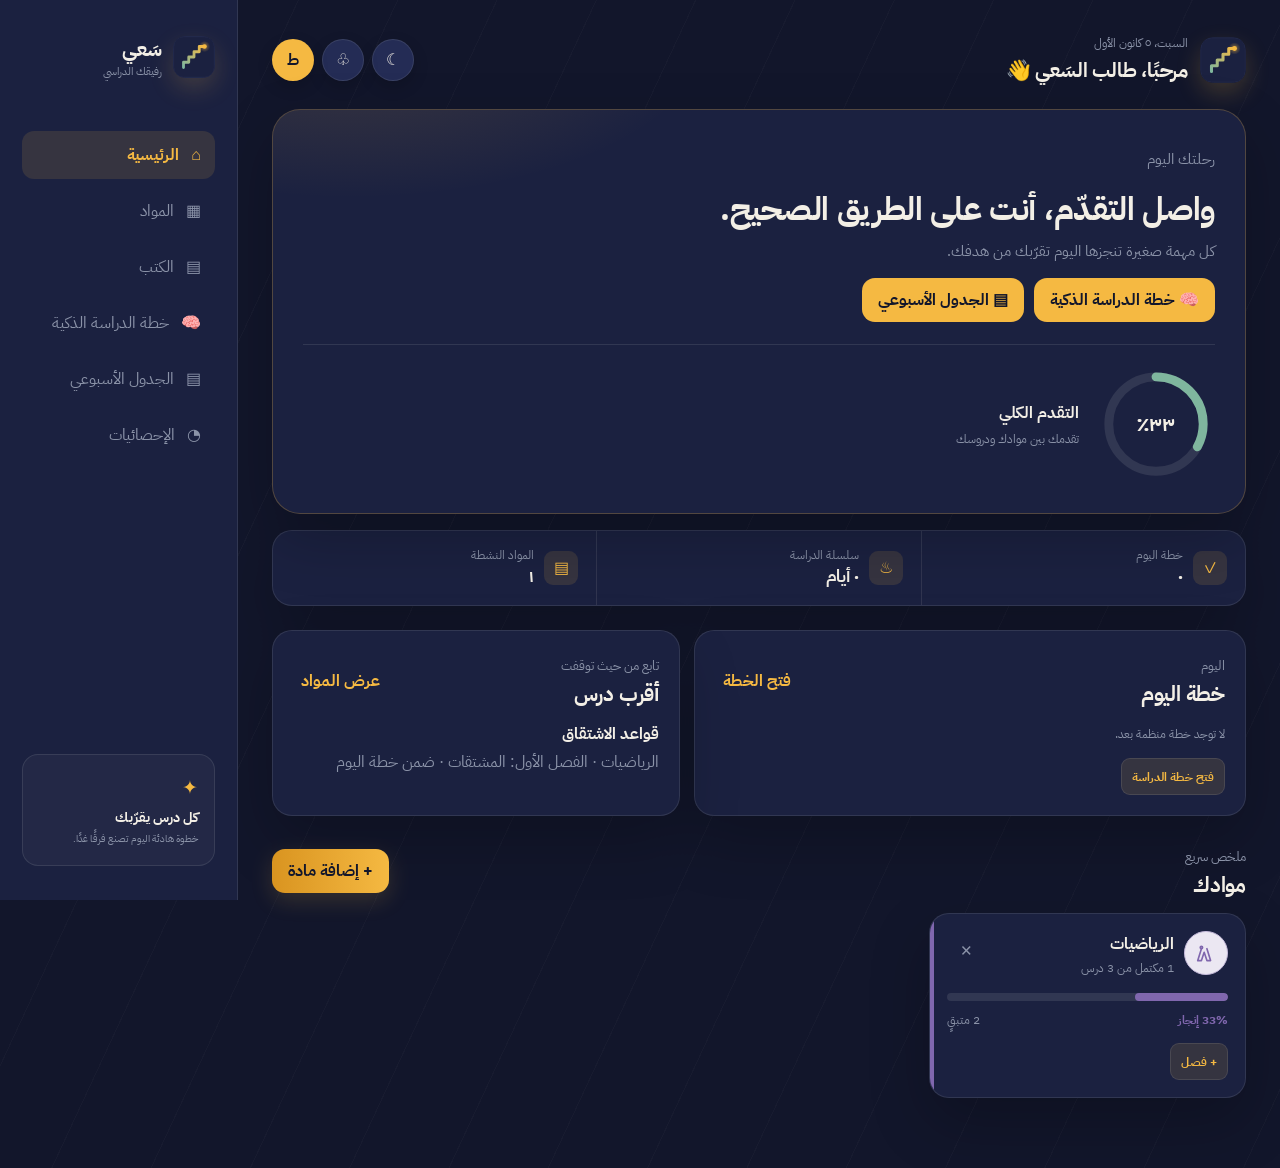
==== commit 10536d11: "تعديل" ====
--- a/.vscode/index.html
+++ b/.vscode/index.html
@@ -1,4 +1,4 @@
-﻿<!doctype html>
+<!doctype html>
 <html lang="ar" dir="rtl">
 
 <head>
@@ -48,16 +48,12 @@
                         <p id="hero-copy">كل مهمة صغيرة تنجزها اليوم تقرّبك من هدفك.</p>
                         <div class="hero-actions">
                             <button class="light-button" data-view="smart-plan">🧠 خطة الدراسة الذكية</button>
-                            <button class="light-button" data-open="studytime">⏱ سجّل وقت دراسة</button>
                             <button class="light-button" data-view="weekly">▤ الجدول الأسبوعي</button>
                         </div>
                     </div>
                     <div id="hero-progress" class="hero-progress"><span>0%</span><small>التقدم الكلي</small></div>
                 </section>
                 <section class="quick-grid">
-                    <article class="quick-card"><span>◷</span>
-                        <div><small>وقت الدراسة اليوم</small><strong id="study-time">٠ د</strong></div>
-                    </article>
                     <article class="quick-card"><span>✓</span>
                         <div><small>خطة اليوم</small><strong id="smart-plan-count">٠</strong></div>
                     </article>
@@ -212,24 +208,6 @@
             </label><button class="primary wide">حفظ المادة</button>
         </form>
     </dialog>
-    <dialog id="studytime-modal">
-        <form id="studytime-form">
-            <div class="modal-head">
-                <div>
-                    <p class="eyebrow dark">تسجيل يدوي</p>
-                    <h2>وقت دراسة</h2>
-                </div><button type="button" class="close" data-close-modal onclick="this.closest('dialog').close()" aria-label="إغلاق">×</button>
-            </div>
-            <div class="form-grid">
-                <label>المادة<select name="subject" id="studytime-subject">
-                        <option value="">بدون مادة محددة</option>
-                    </select></label>
-                <label>المدة (دقائق)<input name="minutes" type="number" min="1" max="1000" required placeholder="45"></label>
-            </div>
-            <label>التاريخ<input name="date" type="date" required></label>
-            <button class="primary wide">حفظ الوقت</button>
-        </form>
-    </dialog>
     <dialog id="weekly-modal">
         <form id="weekly-form">
             <div class="modal-head">
@@ -293,7 +271,7 @@
     });
 })();
 </script>
-    <script type="module" src="./app.js?v=22"></script>
+    <script type="module" src="./app.js?v=23"></script>
 </body>
 
 </html>
--- a/.vscode/styles.css
+++ b/.vscode/styles.css
@@ -48,6 +48,8 @@
 @media(max-width:680px){.hero-progress{align-items:flex-start}.circular-progress{width:104px;height:104px}.global-plan-cards{grid-template-columns:1fr}.today-plan-stats{gap:5px}.topbar-brand{min-width:0}.topbar-logo{width:40px;height:40px}.topbar h1{font-size:1.05rem}}
 
 [hidden]{display:none!important}
+.study-cycle-tasks{display:grid;gap:8px;margin:16px 0;padding:0;list-style:none}.study-cycle-tasks li{padding:10px 12px;border:1px solid var(--line);border-radius:10px;background:var(--surface-glow);color:var(--paper);font-size:.8rem}.study-cycle-tasks li.done{color:var(--sage);text-decoration:line-through;opacity:.72}.smart-quiz{display:grid;gap:14px;margin-top:16px}.smart-quiz fieldset{display:grid;gap:8px;margin:0;padding:12px;border:1px solid var(--line);border-radius:12px;min-width:0}.smart-quiz legend{padding:0 5px;color:var(--paper);font-weight:700;font-size:.84rem}.quiz-option{display:flex;align-items:center;gap:8px;padding:8px;border-radius:8px;background:var(--surface-glow);font-weight:400}.quiz-option input{accent-color:var(--amber)}.smart-result strong{display:block;margin-top:8px;color:var(--sage);font-size:1.3rem}
+.pdf-study-panel{display:grid;gap:14px;margin-bottom:16px;border-color:rgba(127,182,158,.3)}.pdf-study-text{padding:15px;border:1px solid var(--line);border-radius:12px;background:var(--surface-glow);line-height:1.9}.pdf-study-text p{margin:8px 0 0;color:var(--paper);white-space:pre-wrap}.pdf-study-panel label{max-width:420px}
 .books-page-head{align-items:flex-start;margin-bottom:16px}.books-add-button{display:inline-flex;align-items:center;justify-content:center;cursor:pointer;white-space:nowrap}.books-list{display:grid;gap:12px}.book-card{display:flex;align-items:center;justify-content:space-between;gap:16px;padding:16px}.book-card-info{display:flex;align-items:center;gap:12px;min-width:0}.book-card-info h3{color:var(--paper);font-size:.95rem;overflow-wrap:anywhere}.book-card-info p{margin:5px 0 0;color:var(--muted);font-size:.75rem}.book-icon{display:grid;place-items:center;flex:0 0 auto;width:44px;height:50px;border:1px solid rgba(193,80,58,.35);border-radius:9px;background:rgba(193,80,58,.12);color:var(--coral);font-size:.62rem;font-weight:800}.book-actions{display:flex;flex-wrap:wrap;justify-content:flex-end;gap:8px}.books-empty{text-align:center;color:var(--paper)}.books-empty p{margin:6px 0 0;color:var(--muted);font-size:.8rem}.pdf-viewer{margin-top:16px;padding:16px}.pdf-viewer iframe{display:block;width:100%;height:min(72dvh,760px);margin-top:16px;border:1px solid var(--line);border-radius:10px;background:#fff}@media(max-width:560px){.book-card{align-items:flex-start;flex-direction:column}.book-actions{width:100%;justify-content:flex-start}.book-actions button{flex:1}.pdf-viewer{padding:12px}.pdf-viewer iframe{height:68dvh}}
 .english-save-status{display:inline-block;margin-top:6px;color:var(--muted);font-size:.7rem}.english-save-status[data-state=saved]{color:var(--sage)}.english-save-status[data-state=error]{color:var(--coral)}.english-steps{display:grid;gap:10px;margin:18px 0;padding:0;list-style:none;counter-reset:study-step}.english-steps li{display:grid;grid-template-columns:28px 1fr;gap:8px;align-items:start}.english-steps li::before{counter-increment:study-step;content:counter(study-step);display:grid;place-items:center;width:24px;height:24px;border-radius:50%;background:var(--soft);color:var(--amber);font-weight:800}.english-steps strong,.english-steps span{display:block}.english-steps span{margin-top:3px;color:var(--muted);font-size:.76rem}
 .english-import-progress{display:grid;gap:6px;min-width:210px;margin-top:8px;color:var(--muted);font-size:.68rem}.english-import-progress>span{display:block;height:7px;overflow:hidden;border-radius:99px;background:var(--track)}.english-import-progress i{display:block;width:0;height:100%;border-radius:inherit;background:var(--sage);transition:width .2s ease}
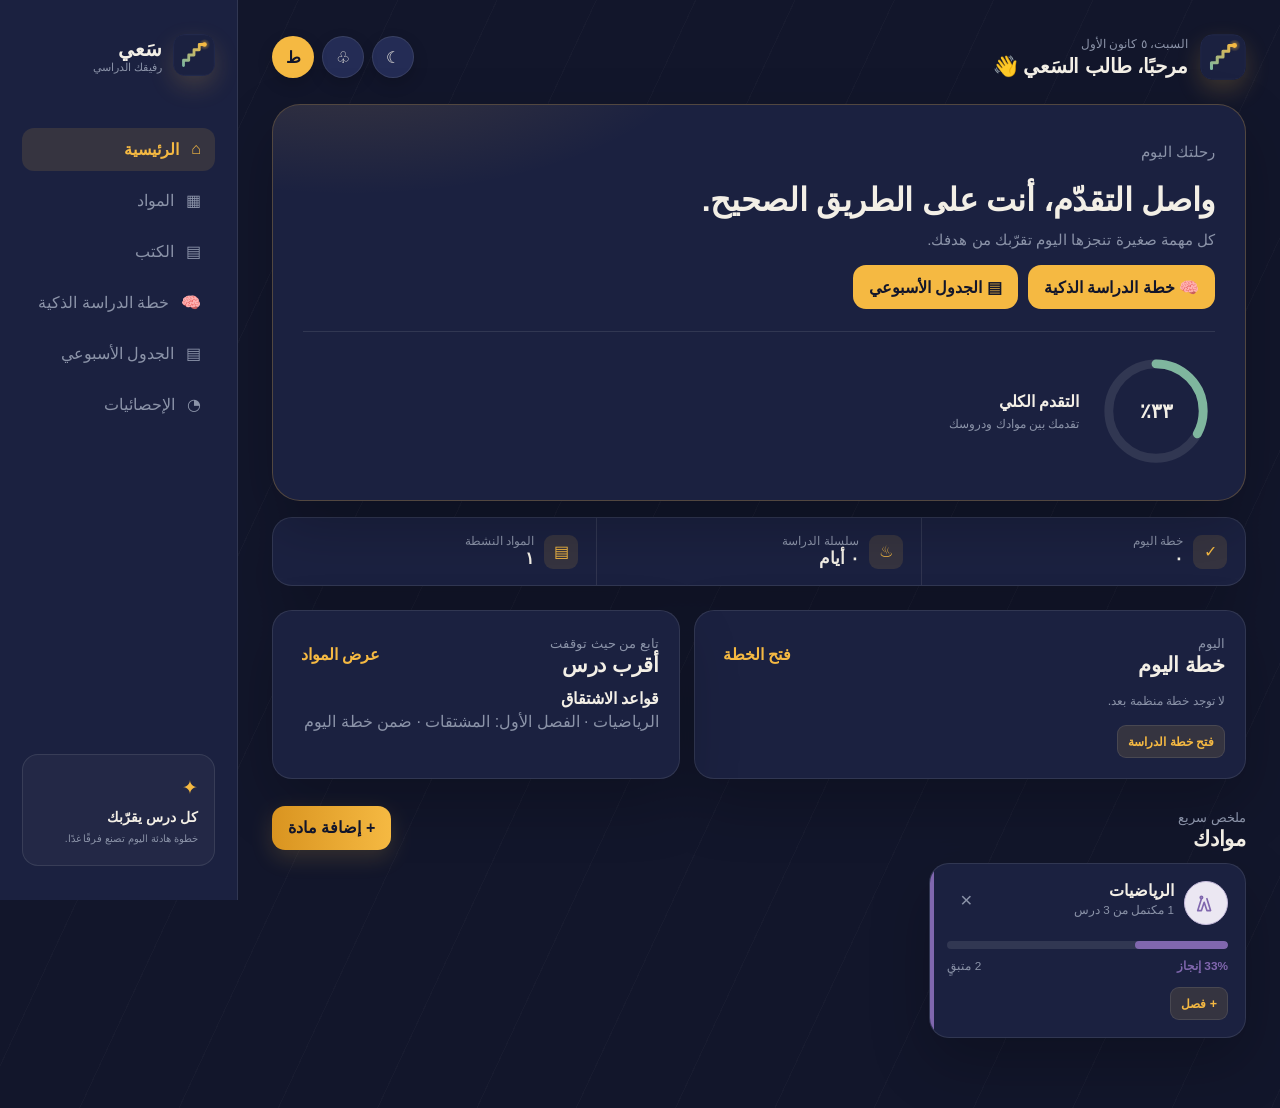
==== commit c60bfcde: "تطبيق" ====
--- a/.vscode/index.html
+++ b/.vscode/index.html
@@ -6,11 +6,13 @@
     <meta name="viewport" content="width=device-width,initial-scale=1,viewport-fit=cover">
     <meta name="theme-color" content="#174d3c">
     <title>سَعي | رفيقك الدراسي</title>
-    <link rel="preconnect" href="https://fonts.googleapis.com">
-    <link rel="preconnect" href="https://fonts.gstatic.com" crossorigin>
-    <link href="https://fonts.googleapis.com/css2?family=IBM+Plex+Sans+Arabic:wght@400;500;600;700&display=swap"
-        rel="stylesheet">
+    
     <link rel="icon" href="./saai-logo.svg" type="image/svg+xml">
+    <link rel="manifest" href="./manifest.webmanifest">
+    <meta name="theme-color" content="#174d3c">
+    <meta name="apple-mobile-web-app-capable" content="yes">
+    <meta name="apple-mobile-web-app-status-bar-style" content="black-translucent">
+    <meta name="apple-mobile-web-app-title" content="سَعي">
     <link rel="stylesheet" href="./styles.css?v=15">
 </head>
 
@@ -272,6 +274,9 @@
 })();
 </script>
     <script type="module" src="./app.js?v=23"></script>
+    <script>
+      
+    </script>
 </body>
 
 </html>
--- a/.vscode/styles.css
+++ b/.vscode/styles.css
@@ -1,94 +1,2762 @@
-:root{--ink:#12162b;--ink-2:#1b2140;--ink-3:#242c55;--amber:#f5b942;--amber-deep:#d99420;--sage:#7fb69e;--coral:#ef6f53;--paper:#f3efe6;--muted:#8b93a8;--line:rgba(243,239,230,.1);--track:rgba(243,239,230,.1);--soft:rgba(245,185,66,.12);--shadow:0 24px 60px rgba(0,0,0,.22);--shadow-sm:0 6px 16px rgba(0,0,0,.16);--surface-glow:rgba(255,255,255,.035);--radius-lg:20px;--radius-md:13px;--radius-sm:9px;--text-xs:.72rem;--text-sm:.83rem;--text-base:.95rem;--text-lg:1.05rem;--text-xl:1.3rem;--text-2xl:1.85rem}
-:root[data-theme=light]{--ink:#f6f1e4;--ink-2:#fffdf8;--ink-3:#f1e9d6;--amber:#b3901e;--amber-deep:#8f7015;--sage:#2f6d5c;--coral:#c1503a;--paper:#1e2a24;--muted:#665f4d;--line:rgba(30,25,10,.12);--track:rgba(30,25,10,.1);--soft:rgba(179,144,30,.14);--shadow:0 24px 60px rgba(30,25,10,.12);--shadow-sm:0 6px 16px rgba(30,25,10,.1);--surface-glow:rgba(255,255,255,.5)}
-*{box-sizing:border-box}html,body{margin:0;min-height:100%;overflow-x:hidden}body{background:var(--ink);background-image:repeating-linear-gradient(115deg,rgba(243,239,230,.025) 0 1px,transparent 1px 90px);color:var(--paper);font-family:"IBM Plex Sans Arabic","Tahoma",sans-serif;transition:background .25s ease,color .25s ease}button,input,select{font:inherit}button{cursor:pointer;-webkit-tap-highlight-color:transparent;transition:transform .15s ease,opacity .15s ease,border-color .2s ease}button:active{transform:scale(.96);opacity:.85}h1,h2,h3{font-weight:800;letter-spacing:-.01em;margin:0}:focus-visible{outline:2px solid var(--amber);outline-offset:2px;border-radius:4px}@media(prefers-reduced-motion:reduce){*{animation-duration:.01ms!important;animation-iteration-count:1!important;transition-duration:.01ms!important}}
-.sidebar{display:flex;position:fixed;inset:0 auto 0 0;width:238px;padding:34px 22px;flex-direction:column;gap:52px;background:var(--ink-2);border-right:1px solid var(--line);z-index:5}.brand{display:flex;align-items:center;gap:11px;color:var(--paper);text-decoration:none}.brand-logo{display:block;width:42px;height:42px;border-radius:13px;object-fit:cover;box-shadow:0 10px 24px rgba(245,185,66,.18);background:rgba(255,255,255,.02)}.brand span{font-size:1.25rem;font-weight:800}.brand small{display:block;color:var(--muted);font-size:.66rem;font-weight:400}.sidebar nav{display:grid;gap:8px}.sidebar .nav-item{justify-content:flex-start;display:flex;gap:12px;width:100%;border:0;border-radius:12px;padding:12px 14px;background:transparent;color:var(--muted);text-align:right}.sidebar .nav-item.active{background:var(--soft);color:var(--amber);font-weight:700}.nav-item svg{width:19px;height:19px;fill:none;stroke:currentColor;stroke-width:1.75;stroke-linecap:round;stroke-linejoin:round;flex:0 0 auto}.sidebar-note{margin-top:auto;padding:16px;border:1px solid var(--line);border-radius:16px;background:var(--surface-glow);color:var(--muted);font-size:.78rem;line-height:1.8}.sidebar-note span{color:var(--amber);font-size:1.2rem}.sidebar-note strong,.sidebar-note small{display:block}.sidebar-note strong{color:var(--paper);font-size:.85rem}
-.app{min-height:100dvh;margin-left:238px;padding-bottom:40px}.topbar{max-width:1220px;margin:auto;padding:34px 34px 24px;display:flex;justify-content:space-between;align-items:center}.topbar-brand{display:flex;align-items:center;gap:12px}.topbar-logo{width:46px;height:46px;border-radius:14px;box-shadow:0 10px 24px rgba(245,185,66,.2);background:rgba(255,255,255,.02)}.topbar p{margin:0;color:var(--muted);font-size:.75rem}.topbar h1{margin:3px 0 0;font-size:1.25rem;color:var(--paper)}.top-actions{display:flex;gap:8px}.round-button,.avatar{display:grid;place-items:center;border:1px solid var(--line);border-radius:50%;width:42px;height:42px;background:var(--ink-3);color:var(--paper);box-shadow:var(--shadow-sm)}.close{display:grid;place-items:center;border:1px solid var(--line);border-radius:50%;width:42px;height:42px;background:var(--ink-3);color:var(--paper)}.round-button svg{width:19px;height:19px;fill:none;stroke:currentColor;stroke-width:1.75;stroke-linecap:round;stroke-linejoin:round}.round-button:hover{border-color:var(--amber)}.avatar{background:var(--amber);border-color:transparent;color:var(--ink);font-weight:700}main{width:min(1220px,100%);margin:auto;padding:0 34px 30px}.view{display:none}.view.active{display:block;animation:reveal .35s ease both}@keyframes reveal{from{opacity:0;transform:translateY(7px)}to{opacity:1;transform:none}}
-.hero{padding:30px;border:1px solid rgba(245,185,66,.25);border-radius:28px;background:var(--ink-2);box-shadow:var(--shadow);position:relative;overflow:hidden}.hero::before{content:"";position:absolute;inset:0;background:radial-gradient(560px 260px at 8% -20%,rgba(245,185,66,.16),transparent 65%);pointer-events:none}.hero>*{position:relative}.hero h2{font-size:clamp(1.35rem,3vw,2rem);line-height:1.45;margin:0;color:var(--paper)}.hero p:not(.path-meta){margin:8px 0 16px;color:var(--muted);font-size:var(--text-base);max-width:520px}.hero-actions{display:flex;flex-wrap:wrap;gap:10px}.light-button,.primary{border:0;border-radius:var(--radius-md);min-height:44px;padding:10px 16px;font-weight:700}.light-button{background:var(--amber);color:var(--ink)}.primary{background:linear-gradient(90deg,var(--amber-deep),var(--amber));color:var(--ink);box-shadow:0 8px 22px rgba(245,185,66,.16)}.wide{width:100%}.hero-progress{margin-top:22px;padding-top:20px;border-top:1px solid var(--line);display:flex;flex-direction:column;gap:10px}.path-track{display:flex;align-items:center;gap:6px}.path-seg{flex:1;height:10px;border-radius:99px;background:var(--track)}.path-seg.filled{background:var(--amber)}.path-seg.partial{background-image:linear-gradient(to right,var(--amber) var(--fill,0%),var(--track) var(--fill,0%))}.path-walker{flex:0 0 auto;min-width:40px;height:40px;padding:0 8px;display:grid;place-items:center;border-radius:99px;background:var(--amber);color:var(--ink);font-size:.76rem;font-weight:800;box-shadow:0 8px 18px rgba(245,185,66,.35)}.path-meta{margin:0;color:var(--muted);font-size:var(--text-xs)}
-.quick-grid{display:flex;align-items:stretch;margin:16px 0 24px;background:var(--ink-2);border:1px solid var(--line);border-radius:var(--radius-lg);box-shadow:var(--shadow);overflow:hidden}.stats-grid{display:grid;grid-template-columns:repeat(3,minmax(0,1fr));gap:12px;margin:16px 0 24px}.panel,.subject-card{background:var(--ink-2);border:1px solid var(--line);border-radius:var(--radius-lg);box-shadow:var(--shadow)}.quick-card{flex:1;padding:16px 18px;display:flex;gap:10px;align-items:center;border-inline-end:1px solid var(--line)}.quick-card:last-child{border-inline-end:0}.quick-card>span{display:grid;place-items:center;width:34px;height:34px;border-radius:var(--radius-sm);background:var(--soft);color:var(--amber);flex:0 0 auto}.quick-card>span svg{width:18px;height:18px;fill:none;stroke:currentColor;stroke-width:1.75;stroke-linecap:round;stroke-linejoin:round}.quick-card small,.task-row small,.today-row small,.subject-card small{display:block;color:var(--muted);font-size:var(--text-xs)}.quick-card strong{font-size:var(--text-lg);color:var(--paper);font-weight:800}.dashboard-grid{display:grid;grid-template-columns:1.15fr .85fr;gap:14px}.panel{padding:20px}.section-head{display:flex;justify-content:space-between;align-items:center;gap:12px}.section-head h2{margin:2px 0 0;font-size:var(--text-xl);color:var(--paper)}.section-head p,.page-head p{color:var(--muted);margin:5px 0 0;font-size:var(--text-sm)}.text-button{border:0;background:transparent;color:var(--amber);font-weight:700;padding:8px}.list{margin:12px 0 0;padding:0;list-style:none}.task-row,.today-row{display:flex;align-items:center;gap:10px;padding:12px 0;border-bottom:1px solid var(--line);min-width:0}.task-row:last-child,.today-row:last-child{border:0}.task-row>span,.today-row>div{flex:1;min-width:0;overflow-wrap:anywhere}.task-row input,.today-row input,.lesson-row input{width:20px;height:20px;accent-color:var(--amber);flex:0 0 auto}.task-row.done span,.today-row.done strong,.lesson-row.done strong{text-decoration:line-through;color:var(--muted)}.delete{border:0;background:transparent;color:var(--muted);width:38px;height:38px;font-size:1.3rem}.delete:hover{color:var(--coral)}.priority{font-size:.68rem;padding:3px 7px;background:var(--soft);color:var(--amber);border-radius:99px}.empty{text-align:center;color:var(--muted);padding:22px 0;margin:0}.next-lesson{padding:12px 0;color:var(--muted)}.next-lesson strong{display:block;color:var(--paper);font-size:1rem;margin-bottom:4px}.materials-head{margin:26px 0 12px}.subject-grid{display:grid;grid-template-columns:repeat(3,minmax(0,1fr));gap:12px}.subject-grid.compact{grid-template-columns:repeat(3,minmax(0,1fr))}.subject-card{padding:17px;position:relative;overflow:hidden}.subject-card::before{content:"";position:absolute;inset:0 auto 0 0;width:4px;background:var(--subject)}.subject-card.clickable{cursor:pointer}.subject-card.clickable:hover{border-color:var(--amber)}.subject-top{display:flex;gap:10px;align-items:flex-start}.subject-icon{width:44px;height:44px;border-radius:50%;background:color-mix(in srgb,var(--subject),white 84%);border:1.5px solid color-mix(in srgb,var(--subject),white 55%);display:grid;place-items:center;color:var(--subject);flex:0 0 auto}.subject-icon svg{width:22px;height:22px;fill:none;stroke:currentColor;stroke-width:1.75;stroke-linecap:round;stroke-linejoin:round}.subject-top>div{flex:1;min-width:0}.subject-top h3{margin:0;color:var(--paper);font-size:1.02rem;overflow-wrap:anywhere}.subject-top p{margin:3px 0 0;color:var(--muted);font-size:.73rem}.progress{height:8px;margin:16px 0 10px;border-radius:99px;background:var(--track);overflow:hidden}.progress span{display:block;height:100%;background:var(--subject,var(--amber));border-radius:inherit}.subject-meta{display:flex;justify-content:space-between;gap:8px;color:var(--muted);font-size:.74rem}.subject-actions{display:flex;gap:8px;margin-top:14px}.soft-button{border:1px solid var(--line);border-radius:9px;background:var(--soft);color:var(--amber);padding:8px 10px;font-size:.78rem;font-weight:700}.soft-button:hover{border-color:var(--amber)}.page-head{margin:8px 0 20px;align-items:flex-end}.stat-large{text-align:center;padding:26px}.stat-large span{display:block;font-size:var(--text-2xl);font-weight:700;color:var(--amber)}.stat-large p{margin:4px 0 0;color:var(--muted)}
-.bottom-nav{display:none}dialog{width:min(520px,calc(100% - 24px));max-height:calc(100dvh - 24px);overflow:auto;border:1px solid var(--line);border-radius:20px;padding:21px;background:var(--ink-2);color:var(--paper);box-shadow:0 25px 70px rgba(0,0,0,.45)}dialog::backdrop{background:rgba(5,8,20,.7);backdrop-filter:blur(6px)}dialog form{display:grid;gap:14px}.modal-head,.detail-head{display:flex;justify-content:space-between;align-items:flex-start;gap:10px}.modal-head h2,.detail-head h2{margin:2px 0 0;color:var(--paper)}.close{font-size:1.5rem;flex:0 0 auto}.subject-symbol{width:52px;height:52px;display:grid;place-items:center;margin:auto;border-radius:50%;background:var(--soft);color:var(--amber);font-size:1.7rem}label{display:grid;gap:6px;color:var(--paper);font-size:.86rem;font-weight:700}label small{font-weight:400;color:var(--muted)}input:not([type=checkbox]),select{min-width:0;width:100%;padding:12px;border-radius:10px;border:1px solid var(--line);background:var(--ink-3);color:var(--paper);outline-color:var(--amber)}.form-grid{display:grid;grid-template-columns:1fr 1fr;gap:10px}.check-label{display:flex;align-items:center;gap:9px}.check-label input{accent-color:var(--amber);width:19px;height:19px}.plan-preview,.study-plan,.global-plan,.today-global-plan{background:var(--surface-glow);border:1px solid var(--line);border-radius:15px}.plan-preview{margin:0;padding:11px;color:var(--amber);font-size:.8rem}.detail-tabs{display:flex;gap:6px;overflow:auto;margin:18px 0 12px}.detail-tabs button{border:0;white-space:nowrap;background:var(--ink-3);color:var(--muted);border-radius:9px;padding:8px 11px}.detail-tabs button.active{background:var(--amber);color:var(--ink)}.detail-summary,.global-summary{display:grid;grid-template-columns:repeat(4,1fr);gap:9px}.detail-summary div,.global-summary div{padding:12px;border:1px solid var(--line);border-radius:12px}.detail-summary strong,.global-summary strong{display:block;color:var(--amber);font-size:1.1rem}.detail-summary small,.global-summary small{color:var(--muted);font-size:.7rem}.study-plan,.global-plan{margin-top:16px;padding:14px}.study-plan h3,.today-global-plan h3{margin:2px 0 0;font-size:.98rem}.plan-days,.global-plan-message{color:var(--muted);font-size:.72rem}.plan-cards,.global-plan-cards{display:grid;grid-template-columns:repeat(3,minmax(0,1fr));gap:7px;margin-top:12px}.plan-card,.global-plan-card,.plan-suggestion{min-width:0;padding:10px;border:1px solid var(--line);border-radius:11px;background:var(--ink-3)}.plan-card.selected,.global-plan-card.selected{border-color:var(--amber);background:var(--soft)}.plan-card strong,.global-plan-card strong,.plan-suggestion strong{color:var(--amber);font-size:.82rem}.plan-card p,.global-plan-card p,.plan-suggestion p,.today-plan p,.today-global-plan p{margin:4px 0 0;color:var(--muted);font-size:.68rem;line-height:1.6}.plan-card .soft-button{width:100%;margin-top:8px;padding:7px 6px;font-size:.7rem}.today-plan,.today-global-plan{margin-top:12px;padding:12px;border-top:1px solid var(--line)}.today-plan .progress{margin:8px 0 0;height:7px}
-@media(max-width:900px){.sidebar{width:200px}.app{margin-left:200px}.topbar,main{padding-left:22px;padding-right:22px}.quick-grid,.stats-grid{grid-template-columns:repeat(2,1fr)}.subject-grid,.subject-grid.compact{grid-template-columns:repeat(2,minmax(0,1fr))}}
-@media(max-width:680px){.sidebar{display:none}.app{margin-left:0;padding-bottom:86px}.topbar{padding:20px 18px 16px}main{padding:0 16px 25px}.dashboard-grid,.subject-grid,.subject-grid.compact{grid-template-columns:1fr}.hero{padding:22px;border-radius:22px}.bottom-nav{position:fixed;z-index:10;right:0;left:0;bottom:0;padding:8px 14px calc(8px + env(safe-area-inset-bottom));background:color-mix(in srgb,var(--ink-2),transparent 5%);backdrop-filter:blur(14px);border-top:1px solid var(--line);display:flex;justify-content:space-around;align-items:center}.nav-item{border:0;background:transparent;color:var(--muted);display:grid;justify-items:center;gap:2px;padding:5px;min-width:52px;font-size:1.2rem}.nav-item span{font-size:.66rem}.nav-item.active{color:var(--amber);font-weight:700}.add-fab{margin-top:-28px;width:54px;height:54px;border:4px solid var(--ink);border-radius:50%;background:var(--amber);color:var(--ink);font-size:1.8rem;box-shadow:var(--shadow)}.detail-summary,.global-summary{grid-template-columns:repeat(2,1fr)}.plan-cards,.global-plan-cards{grid-template-columns:1fr}}
+:root {
+    --ink: #12162b;
+    --ink-2: #1b2140;
+    --ink-3: #242c55;
+    --amber: #f5b942;
+    --amber-deep: #d99420;
+    --sage: #7fb69e;
+    --coral: #ef6f53;
+    --paper: #f3efe6;
+    --muted: #8b93a8;
+    --line: rgba(243, 239, 230, .1);
+    --track: rgba(243, 239, 230, .1);
+    --soft: rgba(245, 185, 66, .12);
+    --shadow: 0 24px 60px rgba(0, 0, 0, .22);
+    --shadow-sm: 0 6px 16px rgba(0, 0, 0, .16);
+    --surface-glow: rgba(255, 255, 255, .035);
+    --radius-lg: 20px;
+    --radius-md: 13px;
+    --radius-sm: 9px;
+    --text-xs: .72rem;
+    --text-sm: .83rem;
+    --text-base: .95rem;
+    --text-lg: 1.05rem;
+    --text-xl: 1.3rem;
+    --text-2xl: 1.85rem
+}
+
+:root[data-theme=light] {
+    --ink: #f6f1e4;
+    --ink-2: #fffdf8;
+    --ink-3: #f1e9d6;
+    --amber: #b3901e;
+    --amber-deep: #8f7015;
+    --sage: #2f6d5c;
+    --coral: #c1503a;
+    --paper: #1e2a24;
+    --muted: #665f4d;
+    --line: rgba(30, 25, 10, .12);
+    --track: rgba(30, 25, 10, .1);
+    --soft: rgba(179, 144, 30, .14);
+    --shadow: 0 24px 60px rgba(30, 25, 10, .12);
+    --shadow-sm: 0 6px 16px rgba(30, 25, 10, .1);
+    --surface-glow: rgba(255, 255, 255, .5)
+}
+
+* {
+    box-sizing: border-box
+}
+
+html,
+body {
+    margin: 0;
+    min-height: 100%;
+    overflow-x: hidden
+}
+
+body {
+    background: var(--ink);
+    background-image: repeating-linear-gradient(115deg, rgba(243, 239, 230, .025) 0 1px, transparent 1px 90px);
+    color: var(--paper);
+    font-family: "IBM Plex Sans Arabic", "Tahoma", sans-serif;
+    transition: background .25s ease, color .25s ease
+}
+
+button,
+input,
+select {
+    font: inherit
+}
+
+button {
+    cursor: pointer;
+    -webkit-tap-highlight-color: transparent;
+    transition: transform .15s ease, opacity .15s ease, border-color .2s ease
+}
+
+button:active {
+    transform: scale(.96);
+    opacity: .85
+}
+
+h1,
+h2,
+h3 {
+    font-weight: 800;
+    letter-spacing: -.01em;
+    margin: 0
+}
+
+:focus-visible {
+    outline: 2px solid var(--amber);
+    outline-offset: 2px;
+    border-radius: 4px
+}
+
+@media(prefers-reduced-motion:reduce) {
+    * {
+        animation-duration: .01ms !important;
+        animation-iteration-count: 1 !important;
+        transition-duration: .01ms !important
+    }
+}
+
+.sidebar {
+    display: flex;
+    position: fixed;
+    inset: 0 auto 0 0;
+    width: 238px;
+    padding: 34px 22px;
+    flex-direction: column;
+    gap: 52px;
+    background: var(--ink-2);
+    border-right: 1px solid var(--line);
+    z-index: 5
+}
+
+.brand {
+    display: flex;
+    align-items: center;
+    gap: 11px;
+    color: var(--paper);
+    text-decoration: none
+}
+
+.brand-logo {
+    display: block;
+    width: 42px;
+    height: 42px;
+    border-radius: 13px;
+    object-fit: cover;
+    box-shadow: 0 10px 24px rgba(245, 185, 66, .18);
+    background: rgba(255, 255, 255, .02)
+}
+
+.brand span {
+    font-size: 1.25rem;
+    font-weight: 800
+}
+
+.brand small {
+    display: block;
+    color: var(--muted);
+    font-size: .66rem;
+    font-weight: 400
+}
+
+.sidebar nav {
+    display: grid;
+    gap: 8px
+}
+
+.sidebar .nav-item {
+    justify-content: flex-start;
+    display: flex;
+    gap: 12px;
+    width: 100%;
+    border: 0;
+    border-radius: 12px;
+    padding: 12px 14px;
+    background: transparent;
+    color: var(--muted);
+    text-align: right
+}
+
+.sidebar .nav-item.active {
+    background: var(--soft);
+    color: var(--amber);
+    font-weight: 700
+}
+
+.nav-item svg {
+    width: 19px;
+    height: 19px;
+    fill: none;
+    stroke: currentColor;
+    stroke-width: 1.75;
+    stroke-linecap: round;
+    stroke-linejoin: round;
+    flex: 0 0 auto
+}
+
+.sidebar-note {
+    margin-top: auto;
+    padding: 16px;
+    border: 1px solid var(--line);
+    border-radius: 16px;
+    background: var(--surface-glow);
+    color: var(--muted);
+    font-size: .78rem;
+    line-height: 1.8
+}
+
+.sidebar-note span {
+    color: var(--amber);
+    font-size: 1.2rem
+}
+
+.sidebar-note strong,
+.sidebar-note small {
+    display: block
+}
+
+.sidebar-note strong {
+    color: var(--paper);
+    font-size: .85rem
+}
+
+.app {
+    min-height: 100dvh;
+    margin-left: 238px;
+    padding-bottom: 40px
+}
+
+.topbar {
+    max-width: 1220px;
+    margin: auto;
+    padding: 34px 34px 24px;
+    display: flex;
+    justify-content: space-between;
+    align-items: center
+}
+
+.topbar-brand {
+    display: flex;
+    align-items: center;
+    gap: 12px
+}
+
+.topbar-logo {
+    width: 46px;
+    height: 46px;
+    border-radius: 14px;
+    box-shadow: 0 10px 24px rgba(245, 185, 66, .2);
+    background: rgba(255, 255, 255, .02)
+}
+
+.topbar p {
+    margin: 0;
+    color: var(--muted);
+    font-size: .75rem
+}
+
+.topbar h1 {
+    margin: 3px 0 0;
+    font-size: 1.25rem;
+    color: var(--paper)
+}
+
+.top-actions {
+    display: flex;
+    gap: 8px
+}
+
+.round-button,
+.avatar {
+    display: grid;
+    place-items: center;
+    border: 1px solid var(--line);
+    border-radius: 50%;
+    width: 42px;
+    height: 42px;
+    background: var(--ink-3);
+    color: var(--paper);
+    box-shadow: var(--shadow-sm)
+}
+
+.close {
+    display: grid;
+    place-items: center;
+    border: 1px solid var(--line);
+    border-radius: 50%;
+    width: 42px;
+    height: 42px;
+    background: var(--ink-3);
+    color: var(--paper)
+}
+
+.round-button svg {
+    width: 19px;
+    height: 19px;
+    fill: none;
+    stroke: currentColor;
+    stroke-width: 1.75;
+    stroke-linecap: round;
+    stroke-linejoin: round
+}
+
+.round-button:hover {
+    border-color: var(--amber)
+}
+
+.avatar {
+    background: var(--amber);
+    border-color: transparent;
+    color: var(--ink);
+    font-weight: 700
+}
+
+main {
+    width: min(1220px, 100%);
+    margin: auto;
+    padding: 0 34px 30px
+}
+
+.view {
+    display: none
+}
+
+.view.active {
+    display: block;
+    animation: reveal .35s ease both
+}
+
+@keyframes reveal {
+    from {
+        opacity: 0;
+        transform: translateY(7px)
+    }
+
+    to {
+        opacity: 1;
+        transform: none
+    }
+}
+
+.hero {
+    padding: 30px;
+    border: 1px solid rgba(245, 185, 66, .25);
+    border-radius: 28px;
+    background: var(--ink-2);
+    box-shadow: var(--shadow);
+    position: relative;
+    overflow: hidden
+}
+
+.hero::before {
+    content: "";
+    position: absolute;
+    inset: 0;
+    background: radial-gradient(560px 260px at 8% -20%, rgba(245, 185, 66, .16), transparent 65%);
+    pointer-events: none
+}
+
+.hero>* {
+    position: relative
+}
+
+.hero h2 {
+    font-size: clamp(1.35rem, 3vw, 2rem);
+    line-height: 1.45;
+    margin: 0;
+    color: var(--paper)
+}
+
+.hero p:not(.path-meta) {
+    margin: 8px 0 16px;
+    color: var(--muted);
+    font-size: var(--text-base);
+    max-width: 520px
+}
+
+.hero-actions {
+    display: flex;
+    flex-wrap: wrap;
+    gap: 10px
+}
+
+.light-button,
+.primary {
+    border: 0;
+    border-radius: var(--radius-md);
+    min-height: 44px;
+    padding: 10px 16px;
+    font-weight: 700
+}
+
+.light-button {
+    background: var(--amber);
+    color: var(--ink)
+}
+
+.primary {
+    background: linear-gradient(90deg, var(--amber-deep), var(--amber));
+    color: var(--ink);
+    box-shadow: 0 8px 22px rgba(245, 185, 66, .16)
+}
+
+.wide {
+    width: 100%
+}
+
+.hero-progress {
+    margin-top: 22px;
+    padding-top: 20px;
+    border-top: 1px solid var(--line);
+    display: flex;
+    flex-direction: column;
+    gap: 10px
+}
+
+.path-track {
+    display: flex;
+    align-items: center;
+    gap: 6px
+}
+
+.path-seg {
+    flex: 1;
+    height: 10px;
+    border-radius: 99px;
+    background: var(--track)
+}
+
+.path-seg.filled {
+    background: var(--amber)
+}
+
+.path-seg.partial {
+    background-image: linear-gradient(to right, var(--amber) var(--fill, 0%), var(--track) var(--fill, 0%))
+}
+
+.path-walker {
+    flex: 0 0 auto;
+    min-width: 40px;
+    height: 40px;
+    padding: 0 8px;
+    display: grid;
+    place-items: center;
+    border-radius: 99px;
+    background: var(--amber);
+    color: var(--ink);
+    font-size: .76rem;
+    font-weight: 800;
+    box-shadow: 0 8px 18px rgba(245, 185, 66, .35)
+}
+
+.path-meta {
+    margin: 0;
+    color: var(--muted);
+    font-size: var(--text-xs)
+}
+
+.quick-grid {
+    display: flex;
+    align-items: stretch;
+    margin: 16px 0 24px;
+    background: var(--ink-2);
+    border: 1px solid var(--line);
+    border-radius: var(--radius-lg);
+    box-shadow: var(--shadow);
+    overflow: hidden
+}
+
+.stats-grid {
+    display: grid;
+    grid-template-columns: repeat(3, minmax(0, 1fr));
+    gap: 12px;
+    margin: 16px 0 24px
+}
+
+.panel,
+.subject-card {
+    background: var(--ink-2);
+    border: 1px solid var(--line);
+    border-radius: var(--radius-lg);
+    box-shadow: var(--shadow)
+}
+
+.quick-card {
+    flex: 1;
+    padding: 16px 18px;
+    display: flex;
+    gap: 10px;
+    align-items: center;
+    border-inline-end: 1px solid var(--line)
+}
+
+.quick-card:last-child {
+    border-inline-end: 0
+}
+
+.quick-card>span {
+    display: grid;
+    place-items: center;
+    width: 34px;
+    height: 34px;
+    border-radius: var(--radius-sm);
+    background: var(--soft);
+    color: var(--amber);
+    flex: 0 0 auto
+}
+
+.quick-card>span svg {
+    width: 18px;
+    height: 18px;
+    fill: none;
+    stroke: currentColor;
+    stroke-width: 1.75;
+    stroke-linecap: round;
+    stroke-linejoin: round
+}
+
+.quick-card small,
+.task-row small,
+.today-row small,
+.subject-card small {
+    display: block;
+    color: var(--muted);
+    font-size: var(--text-xs)
+}
+
+.quick-card strong {
+    font-size: var(--text-lg);
+    color: var(--paper);
+    font-weight: 800
+}
+
+.dashboard-grid {
+    display: grid;
+    grid-template-columns: 1.15fr .85fr;
+    gap: 14px
+}
+
+.panel {
+    padding: 20px
+}
+
+.section-head {
+    display: flex;
+    justify-content: space-between;
+    align-items: center;
+    gap: 12px
+}
+
+.section-head h2 {
+    margin: 2px 0 0;
+    font-size: var(--text-xl);
+    color: var(--paper)
+}
+
+.section-head p,
+.page-head p {
+    color: var(--muted);
+    margin: 5px 0 0;
+    font-size: var(--text-sm)
+}
+
+.text-button {
+    border: 0;
+    background: transparent;
+    color: var(--amber);
+    font-weight: 700;
+    padding: 8px
+}
+
+.list {
+    margin: 12px 0 0;
+    padding: 0;
+    list-style: none
+}
+
+.task-row,
+.today-row {
+    display: flex;
+    align-items: center;
+    gap: 10px;
+    padding: 12px 0;
+    border-bottom: 1px solid var(--line);
+    min-width: 0
+}
+
+.task-row:last-child,
+.today-row:last-child {
+    border: 0
+}
+
+.task-row>span,
+.today-row>div {
+    flex: 1;
+    min-width: 0;
+    overflow-wrap: anywhere
+}
+
+.task-row input,
+.today-row input,
+.lesson-row input {
+    width: 20px;
+    height: 20px;
+    accent-color: var(--amber);
+    flex: 0 0 auto
+}
+
+.task-row.done span,
+.today-row.done strong,
+.lesson-row.done strong {
+    text-decoration: line-through;
+    color: var(--muted)
+}
+
+.delete {
+    border: 0;
+    background: transparent;
+    color: var(--muted);
+    width: 38px;
+    height: 38px;
+    font-size: 1.3rem
+}
+
+.delete:hover {
+    color: var(--coral)
+}
+
+.priority {
+    font-size: .68rem;
+    padding: 3px 7px;
+    background: var(--soft);
+    color: var(--amber);
+    border-radius: 99px
+}
+
+.empty {
+    text-align: center;
+    color: var(--muted);
+    padding: 22px 0;
+    margin: 0
+}
+
+.next-lesson {
+    padding: 12px 0;
+    color: var(--muted)
+}
+
+.next-lesson strong {
+    display: block;
+    color: var(--paper);
+    font-size: 1rem;
+    margin-bottom: 4px
+}
+
+.materials-head {
+    margin: 26px 0 12px
+}
+
+.subject-grid {
+    display: grid;
+    grid-template-columns: repeat(3, minmax(0, 1fr));
+    gap: 12px
+}
+
+.subject-grid.compact {
+    grid-template-columns: repeat(3, minmax(0, 1fr))
+}
+
+.subject-card {
+    padding: 17px;
+    position: relative;
+    overflow: hidden
+}
+
+.subject-card::before {
+    content: "";
+    position: absolute;
+    inset: 0 auto 0 0;
+    width: 4px;
+    background: var(--subject)
+}
+
+.subject-card.clickable {
+    cursor: pointer
+}
+
+.subject-card.clickable:hover {
+    border-color: var(--amber)
+}
+
+.subject-top {
+    display: flex;
+    gap: 10px;
+    align-items: flex-start
+}
+
+.subject-icon {
+    width: 44px;
+    height: 44px;
+    border-radius: 50%;
+    background: color-mix(in srgb, var(--subject), white 84%);
+    border: 1.5px solid color-mix(in srgb, var(--subject), white 55%);
+    display: grid;
+    place-items: center;
+    color: var(--subject);
+    flex: 0 0 auto
+}
+
+.subject-icon svg {
+    width: 22px;
+    height: 22px;
+    fill: none;
+    stroke: currentColor;
+    stroke-width: 1.75;
+    stroke-linecap: round;
+    stroke-linejoin: round
+}
+
+.subject-top>div {
+    flex: 1;
+    min-width: 0
+}
+
+.subject-top h3 {
+    margin: 0;
+    color: var(--paper);
+    font-size: 1.02rem;
+    overflow-wrap: anywhere
+}
+
+.subject-top p {
+    margin: 3px 0 0;
+    color: var(--muted);
+    font-size: .73rem
+}
+
+.progress {
+    height: 8px;
+    margin: 16px 0 10px;
+    border-radius: 99px;
+    background: var(--track);
+    overflow: hidden
+}
+
+.progress span {
+    display: block;
+    height: 100%;
+    background: var(--subject, var(--amber));
+    border-radius: inherit
+}
+
+.subject-meta {
+    display: flex;
+    justify-content: space-between;
+    gap: 8px;
+    color: var(--muted);
+    font-size: .74rem
+}
+
+.subject-actions {
+    display: flex;
+    gap: 8px;
+    margin-top: 14px
+}
+
+.soft-button {
+    border: 1px solid var(--line);
+    border-radius: 9px;
+    background: var(--soft);
+    color: var(--amber);
+    padding: 8px 10px;
+    font-size: .78rem;
+    font-weight: 700
+}
+
+.soft-button:hover {
+    border-color: var(--amber)
+}
+
+.page-head {
+    margin: 8px 0 20px;
+    align-items: flex-end
+}
+
+.stat-large {
+    text-align: center;
+    padding: 26px
+}
+
+.stat-large span {
+    display: block;
+    font-size: var(--text-2xl);
+    font-weight: 700;
+    color: var(--amber)
+}
+
+.stat-large p {
+    margin: 4px 0 0;
+    color: var(--muted)
+}
+
+.bottom-nav {
+    display: none
+}
+
+dialog {
+    width: min(520px, calc(100% - 24px));
+    max-height: calc(100dvh - 24px);
+    overflow: auto;
+    border: 1px solid var(--line);
+    border-radius: 20px;
+    padding: 21px;
+    background: var(--ink-2);
+    color: var(--paper);
+    box-shadow: 0 25px 70px rgba(0, 0, 0, .45)
+}
+
+dialog::backdrop {
+    background: rgba(5, 8, 20, .7);
+    backdrop-filter: blur(6px)
+}
+
+dialog form {
+    display: grid;
+    gap: 14px
+}
+
+.modal-head,
+.detail-head {
+    display: flex;
+    justify-content: space-between;
+    align-items: flex-start;
+    gap: 10px
+}
+
+.modal-head h2,
+.detail-head h2 {
+    margin: 2px 0 0;
+    color: var(--paper)
+}
+
+.close {
+    font-size: 1.5rem;
+    flex: 0 0 auto
+}
+
+.subject-symbol {
+    width: 52px;
+    height: 52px;
+    display: grid;
+    place-items: center;
+    margin: auto;
+    border-radius: 50%;
+    background: var(--soft);
+    color: var(--amber);
+    font-size: 1.7rem
+}
+
+label {
+    display: grid;
+    gap: 6px;
+    color: var(--paper);
+    font-size: .86rem;
+    font-weight: 700
+}
+
+label small {
+    font-weight: 400;
+    color: var(--muted)
+}
+
+input:not([type=checkbox]),
+select {
+    min-width: 0;
+    width: 100%;
+    padding: 12px;
+    border-radius: 10px;
+    border: 1px solid var(--line);
+    background: var(--ink-3);
+    color: var(--paper);
+    outline-color: var(--amber)
+}
+
+.form-grid {
+    display: grid;
+    grid-template-columns: 1fr 1fr;
+    gap: 10px
+}
+
+.check-label {
+    display: flex;
+    align-items: center;
+    gap: 9px
+}
+
+.check-label input {
+    accent-color: var(--amber);
+    width: 19px;
+    height: 19px
+}
+
+.plan-preview,
+.study-plan,
+.global-plan,
+.today-global-plan {
+    background: var(--surface-glow);
+    border: 1px solid var(--line);
+    border-radius: 15px
+}
+
+.plan-preview {
+    margin: 0;
+    padding: 11px;
+    color: var(--amber);
+    font-size: .8rem
+}
+
+.detail-tabs {
+    display: flex;
+    gap: 6px;
+    overflow: auto;
+    margin: 18px 0 12px
+}
+
+.detail-tabs button {
+    border: 0;
+    white-space: nowrap;
+    background: var(--ink-3);
+    color: var(--muted);
+    border-radius: 9px;
+    padding: 8px 11px
+}
+
+.detail-tabs button.active {
+    background: var(--amber);
+    color: var(--ink)
+}
+
+.detail-summary,
+.global-summary {
+    display: grid;
+    grid-template-columns: repeat(4, 1fr);
+    gap: 9px
+}
+
+.detail-summary div,
+.global-summary div {
+    padding: 12px;
+    border: 1px solid var(--line);
+    border-radius: 12px
+}
+
+.detail-summary strong,
+.global-summary strong {
+    display: block;
+    color: var(--amber);
+    font-size: 1.1rem
+}
+
+.detail-summary small,
+.global-summary small {
+    color: var(--muted);
+    font-size: .7rem
+}
+
+.study-plan,
+.global-plan {
+    margin-top: 16px;
+    padding: 14px
+}
+
+.study-plan h3,
+.today-global-plan h3 {
+    margin: 2px 0 0;
+    font-size: .98rem
+}
+
+.plan-days,
+.global-plan-message {
+    color: var(--muted);
+    font-size: .72rem
+}
+
+.plan-cards,
+.global-plan-cards {
+    display: grid;
+    grid-template-columns: repeat(3, minmax(0, 1fr));
+    gap: 7px;
+    margin-top: 12px
+}
+
+.plan-card,
+.global-plan-card,
+.plan-suggestion {
+    min-width: 0;
+    padding: 10px;
+    border: 1px solid var(--line);
+    border-radius: 11px;
+    background: var(--ink-3)
+}
+
+.plan-card.selected,
+.global-plan-card.selected {
+    border-color: var(--amber);
+    background: var(--soft)
+}
+
+.plan-card strong,
+.global-plan-card strong,
+.plan-suggestion strong {
+    color: var(--amber);
+    font-size: .82rem
+}
+
+.plan-card p,
+.global-plan-card p,
+.plan-suggestion p,
+.today-plan p,
+.today-global-plan p {
+    margin: 4px 0 0;
+    color: var(--muted);
+    font-size: .68rem;
+    line-height: 1.6
+}
+
+.plan-card .soft-button {
+    width: 100%;
+    margin-top: 8px;
+    padding: 7px 6px;
+    font-size: .7rem
+}
+
+.today-plan,
+.today-global-plan {
+    margin-top: 12px;
+    padding: 12px;
+    border-top: 1px solid var(--line)
+}
+
+.today-plan .progress {
+    margin: 8px 0 0;
+    height: 7px
+}
+
+@media(max-width:900px) {
+    .sidebar {
+        width: 200px
+    }
+
+    .app {
+        margin-left: 200px
+    }
+
+    .topbar,
+    main {
+        padding-left: 22px;
+        padding-right: 22px
+    }
+
+    .quick-grid,
+    .stats-grid {
+        grid-template-columns: repeat(2, 1fr)
+    }
+
+    .subject-grid,
+    .subject-grid.compact {
+        grid-template-columns: repeat(2, minmax(0, 1fr))
+    }
+}
+
+@media(max-width:680px) {
+    .sidebar {
+        display: none
+    }
+
+    .app {
+        margin-left: 0;
+        padding-bottom: 86px
+    }
+
+    .topbar {
+        padding: 20px 18px 16px
+    }
+
+    main {
+        padding: 0 16px 25px
+    }
+
+    .dashboard-grid,
+    .subject-grid,
+    .subject-grid.compact {
+        grid-template-columns: 1fr
+    }
+
+    .hero {
+        padding: 22px;
+        border-radius: 22px
+    }
+
+    .bottom-nav {
+        position: fixed;
+        z-index: 10;
+        right: 0;
+        left: 0;
+        bottom: 0;
+        padding: 8px 14px calc(8px + env(safe-area-inset-bottom));
+        background: color-mix(in srgb, var(--ink-2), transparent 5%);
+        backdrop-filter: blur(14px);
+        border-top: 1px solid var(--line);
+        display: flex;
+        justify-content: space-around;
+        align-items: center
+    }
+
+    .nav-item {
+        border: 0;
+        background: transparent;
+        color: var(--muted);
+        display: grid;
+        justify-items: center;
+        gap: 2px;
+        padding: 5px;
+        min-width: 52px;
+        font-size: 1.2rem
+    }
+
+    .nav-item span {
+        font-size: .66rem
+    }
+
+    .nav-item.active {
+        color: var(--amber);
+        font-weight: 700
+    }
+
+    .add-fab {
+        margin-top: -28px;
+        width: 54px;
+        height: 54px;
+        border: 4px solid var(--ink);
+        border-radius: 50%;
+        background: var(--amber);
+        color: var(--ink);
+        font-size: 1.8rem;
+        box-shadow: var(--shadow)
+    }
+
+    .detail-summary,
+    .global-summary {
+        grid-template-columns: repeat(2, 1fr)
+    }
+
+    .plan-cards,
+    .global-plan-cards {
+        grid-template-columns: 1fr
+    }
+}
 
 /* Focused visual refinements */
-.subject-icon svg{width:22px;height:22px;fill:none;stroke:currentColor;stroke-width:1.8;stroke-linecap:round;stroke-linejoin:round}
-.hero-progress{flex-direction:row;align-items:center;gap:18px}
-.circular-progress{position:relative;flex:0 0 auto;width:118px;height:118px}
-.circular-progress svg{display:block;width:100%;height:100%;transform:rotate(-90deg)}
-.circular-progress circle{fill:none;stroke-width:9}
-.circular-progress-track{stroke:var(--track)}
-.circular-progress-value{stroke:var(--sage);stroke-linecap:round;transition:stroke-dashoffset .45s ease}
-.circular-progress>strong{position:absolute;inset:0;display:grid;place-items:center;color:var(--paper);font-size:1.28rem}
-.circular-progress-copy{display:grid;gap:6px}
-.circular-progress-copy>strong{color:var(--paper);font-size:1rem}
-.circular-progress-copy .path-meta{margin:0}
-.today-global-plan,.today-plan{padding:16px;margin-top:14px;border-color:rgba(127,182,158,.28)}
-.today-plan-percent{color:var(--sage);font-size:1.08rem;font-weight:800}
-.today-plan-stats{display:grid;grid-template-columns:repeat(3,1fr);gap:8px;margin:15px 0}
-.today-plan-stats div{padding:10px 8px;text-align:center;border:1px solid var(--line);border-radius:11px;background:var(--surface-glow)}
-.today-plan-stats strong{display:block;color:var(--paper);font-size:1.15rem}
-.today-plan-stats small{display:block;margin-top:2px;color:var(--muted);font-size:.68rem}
-.today-progress{height:10px;margin:0}
-.today-progress span{background:var(--sage)!important;transition:width .35s ease}
-.today-plan-caption{margin:9px 0 0;color:var(--muted);font-size:.76rem}
-.global-plan-cards{grid-template-columns:repeat(3,minmax(0,1fr));align-items:stretch}
-.global-plan-cards .plan-suggestion{grid-column:1/-1;margin:0}
-.global-plan-card,.plan-suggestion{padding:14px;border:1px solid var(--line);border-radius:14px;background:var(--surface-glow)}
-.global-plan-card{display:flex;flex-direction:column;justify-content:space-between;gap:12px;min-width:0}
-.global-plan-card.selected{border-color:var(--amber);box-shadow:inset 0 0 0 1px rgba(245,185,66,.28);background:var(--soft)}
-.global-plan-card strong{display:block;color:var(--paper);font-size:.9rem}
-.global-plan-card p{margin:7px 0 0;color:var(--muted);font-size:.74rem;line-height:1.8}
-.global-plan-card .soft-button{align-self:flex-start}
-.book-panel{display:flex;align-items:center;justify-content:space-between;gap:14px;margin-top:14px}.book-panel h3{color:var(--paper);font-size:var(--text-lg)}.book-panel p{margin:4px 0 0}.book-panel.compact{margin-top:0}.book-actions{display:flex;flex-wrap:wrap;gap:8px;justify-content:flex-end}.smart-subject-picker{display:block;margin-top:14px;max-width:260px}.smart-subject-picker select{margin-top:6px}
-.plan-suggestion{color:var(--muted);font-size:.78rem;line-height:1.8}
-.plan-suggestion strong{color:var(--amber)}
-.plan-suggestion p{margin:3px 0 0}
-.plan-card.selected{border-color:var(--amber);box-shadow:inset 0 0 0 1px rgba(245,185,66,.28);background:var(--soft)}
-.plan-card strong{display:block;color:var(--paper);font-size:.87rem}
-.plan-card p{min-height:3.4em;line-height:1.7}
-@media(max-width:680px){.hero-progress{align-items:flex-start}.circular-progress{width:104px;height:104px}.global-plan-cards{grid-template-columns:1fr}.today-plan-stats{gap:5px}.topbar-brand{min-width:0}.topbar-logo{width:40px;height:40px}.topbar h1{font-size:1.05rem}}
-
-[hidden]{display:none!important}
-.study-cycle-tasks{display:grid;gap:8px;margin:16px 0;padding:0;list-style:none}.study-cycle-tasks li{padding:10px 12px;border:1px solid var(--line);border-radius:10px;background:var(--surface-glow);color:var(--paper);font-size:.8rem}.study-cycle-tasks li.done{color:var(--sage);text-decoration:line-through;opacity:.72}.smart-quiz{display:grid;gap:14px;margin-top:16px}.smart-quiz fieldset{display:grid;gap:8px;margin:0;padding:12px;border:1px solid var(--line);border-radius:12px;min-width:0}.smart-quiz legend{padding:0 5px;color:var(--paper);font-weight:700;font-size:.84rem}.quiz-option{display:flex;align-items:center;gap:8px;padding:8px;border-radius:8px;background:var(--surface-glow);font-weight:400}.quiz-option input{accent-color:var(--amber)}.smart-result strong{display:block;margin-top:8px;color:var(--sage);font-size:1.3rem}
-.pdf-study-panel{display:grid;gap:14px;margin-bottom:16px;border-color:rgba(127,182,158,.3)}.pdf-study-text{padding:15px;border:1px solid var(--line);border-radius:12px;background:var(--surface-glow);line-height:1.9}.pdf-study-text p{margin:8px 0 0;color:var(--paper);white-space:pre-wrap}.pdf-study-panel label{max-width:420px}
-.books-page-head{align-items:flex-start;margin-bottom:16px}.books-add-button{display:inline-flex;align-items:center;justify-content:center;cursor:pointer;white-space:nowrap}.books-list{display:grid;gap:12px}.book-card{display:flex;align-items:center;justify-content:space-between;gap:16px;padding:16px}.book-card-info{display:flex;align-items:center;gap:12px;min-width:0}.book-card-info h3{color:var(--paper);font-size:.95rem;overflow-wrap:anywhere}.book-card-info p{margin:5px 0 0;color:var(--muted);font-size:.75rem}.book-icon{display:grid;place-items:center;flex:0 0 auto;width:44px;height:50px;border:1px solid rgba(193,80,58,.35);border-radius:9px;background:rgba(193,80,58,.12);color:var(--coral);font-size:.62rem;font-weight:800}.book-actions{display:flex;flex-wrap:wrap;justify-content:flex-end;gap:8px}.books-empty{text-align:center;color:var(--paper)}.books-empty p{margin:6px 0 0;color:var(--muted);font-size:.8rem}.pdf-viewer{margin-top:16px;padding:16px}.pdf-viewer iframe{display:block;width:100%;height:min(72dvh,760px);margin-top:16px;border:1px solid var(--line);border-radius:10px;background:#fff}@media(max-width:560px){.book-card{align-items:flex-start;flex-direction:column}.book-actions{width:100%;justify-content:flex-start}.book-actions button{flex:1}.pdf-viewer{padding:12px}.pdf-viewer iframe{height:68dvh}}
-.english-save-status{display:inline-block;margin-top:6px;color:var(--muted);font-size:.7rem}.english-save-status[data-state=saved]{color:var(--sage)}.english-save-status[data-state=error]{color:var(--coral)}.english-steps{display:grid;gap:10px;margin:18px 0;padding:0;list-style:none;counter-reset:study-step}.english-steps li{display:grid;grid-template-columns:28px 1fr;gap:8px;align-items:start}.english-steps li::before{counter-increment:study-step;content:counter(study-step);display:grid;place-items:center;width:24px;height:24px;border-radius:50%;background:var(--soft);color:var(--amber);font-weight:800}.english-steps strong,.english-steps span{display:block}.english-steps span{margin-top:3px;color:var(--muted);font-size:.76rem}
-.english-import-progress{display:grid;gap:6px;min-width:210px;margin-top:8px;color:var(--muted);font-size:.68rem}.english-import-progress>span{display:block;height:7px;overflow:hidden;border-radius:99px;background:var(--track)}.english-import-progress i{display:block;width:0;height:100%;border-radius:inherit;background:var(--sage);transition:width .2s ease}
-.english-ocr-warning{margin:8px 0 0;padding:8px 10px;border-radius:9px;background:rgba(239,111,83,.12);color:var(--coral);font-size:.75rem}.english-ocr-warning p{margin:3px 0}.english-ocr-warning small{color:var(--muted);font-size:.68rem}
-.subject-engine-panel{margin:16px 0;border-color:rgba(127,182,158,.3)}.subject-engine-progress{display:grid;grid-template-columns:repeat(5,1fr);gap:8px;margin-top:14px}.subject-engine-progress span{display:grid;gap:4px;padding:10px 8px;border:1px solid var(--line);border-radius:10px;text-align:center;background:var(--surface-glow)}.subject-engine-progress small{color:var(--muted);font-size:.66rem}.subject-engine-progress b{color:var(--sage);font-size:.9rem}@media(max-width:680px){.subject-engine-progress{grid-template-columns:repeat(2,1fr)}.subject-engine-progress span:last-child{grid-column:1/-1}}
-.smart-plan-card{padding:20px;border:1px solid rgba(245,185,66,.3);border-radius:var(--radius-lg);background:var(--ink-2);box-shadow:var(--shadow)}.smart-stage{padding:7px 10px;border-radius:99px;background:var(--soft);color:var(--amber);font-size:.72rem;font-weight:800}.smart-plan-details{display:grid;grid-template-columns:repeat(4,1fr);gap:8px;margin:18px 0}.smart-plan-details span{display:grid;gap:4px;padding:11px;border:1px solid var(--line);border-radius:10px;background:var(--surface-glow)}.smart-plan-details small{color:var(--muted);font-size:.67rem}.smart-plan-details b{color:var(--paper);font-size:.82rem}.smart-plan-actions{display:flex;gap:8px;flex-wrap:wrap}.smart-plan-sections{display:grid;grid-template-columns:repeat(2,1fr);gap:12px;margin-top:16px}.smart-plan-sections .panel{min-height:150px}.smart-progress-panel{margin-top:16px}.smart-progress-panel h3{color:var(--paper)}@media(max-width:680px){.smart-plan-details{grid-template-columns:repeat(2,1fr)}.smart-plan-sections{grid-template-columns:1fr}}
-.smart-exam-message{margin:10px 0 0;padding:9px;border-radius:9px;background:var(--soft);color:var(--amber);font-size:.75rem}
-.english-tags{display:flex;flex-wrap:wrap;gap:6px;margin-top:8px}.english-tags span{padding:4px 8px;border-radius:99px;background:var(--soft);color:var(--amber);font-size:.68rem;font-weight:700}
-.english-import-review{display:grid;gap:12px;margin-top:16px;border-color:rgba(245,185,66,.3)}.english-review-row{display:flex;align-items:center;justify-content:space-between;gap:12px;padding:11px 0;border-bottom:1px solid var(--line)}.english-review-row strong,.english-review-row small{display:block}.english-review-row small{margin-top:4px;color:var(--muted);font-size:.7rem}.english-review-row select{width:auto;min-width:150px;padding:8px}
-.english-page-head{align-items:flex-start;margin-bottom:16px}.english-import-button{display:inline-flex;align-items:center;justify-content:center;min-height:44px;padding:10px 16px;border-radius:var(--radius-md);background:var(--amber);color:var(--ink);font-weight:800;cursor:pointer}.english-dashboard{border-color:rgba(127,182,158,.3)}.english-score{color:var(--sage);font-size:1.8rem}.english-study-grid{display:grid;grid-template-columns:1fr 1fr;gap:18px;margin-top:18px}.english-study-grid>div{padding:15px;border:1px solid var(--line);border-radius:14px;background:var(--surface-glow)}.english-time-row{display:flex;justify-content:space-between;padding:9px 0;border-bottom:1px solid var(--line);color:var(--muted)}.english-time-row:last-child{border:0}.english-time-row b{color:var(--paper)}.english-muted{color:var(--muted);font-size:.78rem;line-height:1.8}.english-actions{display:flex;align-items:center;flex-wrap:wrap;gap:8px;margin-top:16px}.english-books{display:grid;gap:12px;margin-top:16px}.english-book{display:grid;gap:10px}.english-book h3{color:var(--paper);font-size:1rem}.english-book p{margin:5px 0 0;color:var(--muted);font-size:.78rem}.english-empty{margin-top:16px;text-align:center}.english-session-panel,.english-review-panel{margin-top:16px;border-color:rgba(245,185,66,.3)}.english-sentence{margin:22px 0;padding:24px;border-inline-start:4px solid var(--amber);background:var(--surface-glow);color:var(--paper);font-family:Georgia,serif;font-size:clamp(1.15rem,2.3vw,1.65rem);line-height:1.8;direction:ltr;text-align:left}.english-hidden{filter:blur(9px);user-select:none}.english-hidden-words{color:transparent;background:repeating-linear-gradient(90deg,var(--muted) 0 35px,transparent 35px 47px);background-clip:text}.english-prompt{color:var(--paper);font-weight:800;margin-top:18px}.english-session-nav{display:flex;justify-content:space-between;gap:8px;margin-top:20px}.english-writing-form{display:grid;gap:10px;direction:ltr}.english-writing-form textarea{width:100%;resize:vertical;padding:12px;border:1px solid var(--line);border-radius:10px;background:var(--ink-3);color:var(--paper);font:inherit;line-height:1.7}.english-feedback{margin-top:14px;padding:13px;border-radius:12px;background:rgba(127,182,158,.12);color:var(--paper)}.english-feedback.needs-review{background:rgba(239,111,83,.12)}.english-feedback p{margin:6px 0 0;color:var(--muted);font-size:.8rem}.english-mistake-list{display:grid;gap:8px;padding:0;list-style:none}.english-mistake-list li{display:flex;align-items:center;justify-content:space-between;gap:10px;padding:11px 0;border-bottom:1px solid var(--line);direction:ltr}.english-mistake-list li span{color:var(--paper);font-family:Georgia,serif}.english-import-button input{display:none}@media(max-width:680px){.english-page-head{align-items:stretch;flex-direction:column}.english-study-grid{grid-template-columns:1fr}.english-session-nav{flex-wrap:wrap}.english-session-nav button{flex:1}.english-sentence{padding:18px;font-size:1.08rem}}
-.color-palette{display:flex;flex-wrap:wrap;gap:8px;margin-top:3px}
-.color-swatch{width:29px;height:29px;padding:0;border:2px solid transparent;border-radius:50%;background:var(--swatch);box-shadow:inset 0 0 0 1px rgba(0,0,0,.16);position:relative}
-.color-swatch[data-select-color=green]{--swatch:#276b51}.color-swatch[data-select-color=teal]{--swatch:#2c8b83}.color-swatch[data-select-color=blue]{--swatch:#4d77b9}.color-swatch[data-select-color=sky]{--swatch:#4b9ab3}.color-swatch[data-select-color=purple]{--swatch:#8067ae}.color-swatch[data-select-color=pink]{--swatch:#c8799c}.color-swatch[data-select-color=rose]{--swatch:#b76d75}.color-swatch[data-select-color=orange]{--swatch:#c9824b}.color-swatch[data-select-color=amber]{--swatch:#bd8b38}.color-swatch[data-select-color=red]{--swatch:#b7605d}
-.color-swatch.selected{border-color:var(--paper);box-shadow:0 0 0 2px var(--amber),inset 0 0 0 1px rgba(0,0,0,.16)}
-.subject-card .subject-icon{color:var(--subject);background:color-mix(in srgb,var(--subject),white 84%)}
-.subject-card .progress>span,#detail-content>.progress[style*="--subject"]>span{background:var(--subject)!important}
-.subject-card .subject-meta span:first-child{color:var(--subject);font-weight:700}
-.custom-subject-name{margin-top:2px}
-.weekly-schedule{display:grid;grid-template-columns:repeat(4,minmax(0,1fr));gap:12px;align-items:start}
-.weekly-no-subjects{grid-column:1/-1;display:flex;align-items:center;justify-content:space-between;gap:12px;padding:13px 15px;border:1px dashed var(--amber);border-radius:12px;background:var(--soft);color:var(--paper);font-size:.78rem}
-.weekly-day{min-width:0;padding:12px;background:var(--ink-2);border:1px solid var(--line);border-radius:14px;box-shadow:var(--shadow-sm)}
-.weekly-day-head{display:flex;align-items:center;justify-content:space-between;gap:8px;padding-bottom:9px;border-bottom:1px solid var(--line)}
-.weekly-day-head strong{display:block;color:var(--paper);font-size:.92rem}.weekly-day-head small{display:block;margin-top:3px;color:var(--muted);font-size:.66rem}
-.weekly-day-head .text-button{padding:4px;font-size:.72rem}
-.weekly-subjects{display:grid;gap:9px;margin-top:9px}.weekly-empty{margin:10px 0;color:var(--muted);font-size:.7rem;text-align:center}
-.weekly-subject{min-width:0;padding:10px;border:1px solid color-mix(in srgb,var(--subject),var(--line) 65%);border-inline-start:3px solid var(--subject);border-radius:10px;background:var(--surface-glow)}
-.weekly-subject-head{display:flex;align-items:center;justify-content:space-between;gap:6px}.weekly-subject-head strong{min-width:0;color:var(--paper);font-size:.83rem;overflow-wrap:anywhere}.weekly-subject-head .icon-button{flex:0 0 auto}
-.weekly-task-list{display:grid;gap:3px;margin:8px 0 7px;padding:0;list-style:none}.weekly-task{display:flex;align-items:center;gap:6px;min-width:0;color:var(--paper);font-size:.73rem}.weekly-task span{min-width:0;flex:1;overflow-wrap:anywhere}.weekly-task.done{opacity:.58}.weekly-task.done span{text-decoration:line-through}
-.weekly-check{display:grid;place-items:center;flex:0 0 auto;width:20px;height:20px;padding:0;border:1px solid var(--sage);border-radius:6px;background:transparent;color:var(--sage);font-size:.7rem}.weekly-task.done .weekly-check{background:var(--sage);color:var(--ink)}
-.icon-button{width:23px;height:23px;padding:0;border:0;background:transparent;color:var(--muted);font-size:.78rem}.icon-button:hover{color:var(--amber)}
-.weekly-task-form{display:flex;align-items:center;gap:5px;border-top:1px solid var(--line);padding-top:8px}.weekly-task-form input{min-width:0;flex:1;padding:6px 7px;border:1px solid var(--line);border-radius:7px;background:var(--ink-2);color:var(--paper);font:inherit;font-size:.68rem}.weekly-task-form .text-button{padding:4px 0;font-size:.68rem;white-space:nowrap}
-@media(max-width:1050px){.weekly-schedule{grid-template-columns:repeat(3,minmax(0,1fr))}}
-@media(max-width:820px){.weekly-schedule{grid-template-columns:repeat(2,minmax(0,1fr))}}
-@media(max-width:560px){.weekly-schedule{grid-template-columns:1fr}.weekly-day{padding:11px}.weekly-no-subjects{align-items:flex-start;flex-direction:column}}
-
-.pace-card{display:grid;grid-template-columns:auto minmax(0,1.6fr) minmax(72px,.7fr) minmax(90px,.8fr) auto;align-items:center;gap:12px;min-height:84px;padding:14px 16px;border:1px solid var(--line);border-radius:14px;background:var(--ink-2);cursor:pointer;transition:transform .15s ease,border-color .2s ease,background .2s ease,box-shadow .2s ease}
-.pace-card:hover{transform:translateY(-2px);border-color:var(--amber);box-shadow:var(--shadow-sm)}.pace-card.selected{border-color:var(--amber);background:var(--soft);box-shadow:inset 0 0 0 1px rgba(245,185,66,.3)}
-.pace-icon{display:grid;place-items:center;width:38px;height:38px;border-radius:11px;background:var(--soft);color:var(--amber)}.pace-icon svg{width:21px;height:21px;fill:none;stroke:currentColor;stroke-width:1.8;stroke-linecap:round;stroke-linejoin:round}
-.pace-main{min-width:0}.pace-main strong{display:block;color:var(--paper);font-size:.9rem}.pace-main p{margin:4px 0 0;color:var(--muted);font-size:.72rem;line-height:1.65}.pace-stat{padding-inline-start:12px;border-inline-start:1px solid var(--line)}.pace-stat small{display:block;color:var(--muted);font-size:.66rem}.pace-stat strong{display:block;margin-top:3px;color:var(--amber);font-size:.9rem}.pace-selected{padding:4px 8px;border-radius:99px;background:var(--amber);color:var(--ink);font-size:.65rem;font-weight:800;white-space:nowrap}
-.plan-cards,.global-plan-cards{grid-template-columns:1fr;gap:12px;margin-top:16px}.global-plan-cards .pace-card{grid-column:auto}.global-plan-cards .plan-suggestion{grid-column:1/-1}
-.chapter{margin-top:12px;border:1px solid var(--line);border-radius:14px;background:var(--surface-glow);overflow:hidden}.chapter-head{display:grid;grid-template-columns:24px minmax(0,1fr) auto;align-items:center;gap:10px;min-height:56px;padding:11px 14px;cursor:pointer;transition:background .2s ease}.chapter-head:hover{background:var(--soft)}.chapter-toggle{display:grid;place-items:center;width:24px;height:24px;padding:0;border:0;background:transparent;color:var(--amber);font-size:.76rem}.chapter-head h3{min-width:0;color:var(--paper);font-size:.9rem;overflow-wrap:anywhere}.chapter-percent{color:var(--amber);font-size:.8rem;white-space:nowrap}.chapter-body{padding:0 14px 14px;border-top:1px solid var(--line)}.chapter-actions{display:flex;align-items:center;gap:7px;padding:12px 0 2px}.chapter-actions .chapter-total{width:64px;padding:7px}.chapter-summary{display:grid;grid-template-columns:repeat(4,1fr);gap:9px;padding:12px 0}.chapter-summary span{padding:10px;border:1px solid var(--line);border-radius:10px;background:var(--ink-2);text-align:center}.chapter-summary strong{display:block;color:var(--amber);font-size:.86rem}.chapter-summary small{display:block;margin-top:3px;color:var(--muted);font-size:.64rem}.chapter-lessons{display:grid;gap:0}.chapter-lessons .lesson-row{padding:11px 0}.chapter-lessons .empty{margin:8px 0}
-@media(max-width:680px){.pace-card{grid-template-columns:auto minmax(0,1fr);gap:9px;padding:13px}.pace-card .pace-stat{grid-column:2;padding-inline-start:0;padding-top:7px;border-inline-start:0;border-top:1px solid var(--line)}.pace-card .pace-selected{grid-column:2;justify-self:start}.pace-main p{font-size:.68rem}.chapter-head{grid-template-columns:24px minmax(0,1fr) auto}.chapter-actions{flex-wrap:wrap}.chapter-summary{grid-template-columns:repeat(2,1fr)}}
+.subject-icon svg {
+    width: 22px;
+    height: 22px;
+    fill: none;
+    stroke: currentColor;
+    stroke-width: 1.8;
+    stroke-linecap: round;
+    stroke-linejoin: round
+}
+
+.hero-progress {
+    flex-direction: row;
+    align-items: center;
+    gap: 18px
+}
+
+.circular-progress {
+    position: relative;
+    flex: 0 0 auto;
+    width: 118px;
+    height: 118px
+}
+
+.circular-progress svg {
+    display: block;
+    width: 100%;
+    height: 100%;
+    transform: rotate(-90deg)
+}
+
+.circular-progress circle {
+    fill: none;
+    stroke-width: 9
+}
+
+.circular-progress-track {
+    stroke: var(--track)
+}
+
+.circular-progress-value {
+    stroke: var(--sage);
+    stroke-linecap: round;
+    transition: stroke-dashoffset .45s ease
+}
+
+.circular-progress>strong {
+    position: absolute;
+    inset: 0;
+    display: grid;
+    place-items: center;
+    color: var(--paper);
+    font-size: 1.28rem
+}
+
+.circular-progress-copy {
+    display: grid;
+    gap: 6px
+}
+
+.circular-progress-copy>strong {
+    color: var(--paper);
+    font-size: 1rem
+}
+
+.circular-progress-copy .path-meta {
+    margin: 0
+}
+
+.today-global-plan,
+.today-plan {
+    padding: 16px;
+    margin-top: 14px;
+    border-color: rgba(127, 182, 158, .28)
+}
+
+.today-plan-percent {
+    color: var(--sage);
+    font-size: 1.08rem;
+    font-weight: 800
+}
+
+.today-plan-stats {
+    display: grid;
+    grid-template-columns: repeat(3, 1fr);
+    gap: 8px;
+    margin: 15px 0
+}
+
+.today-plan-stats div {
+    padding: 10px 8px;
+    text-align: center;
+    border: 1px solid var(--line);
+    border-radius: 11px;
+    background: var(--surface-glow)
+}
+
+.today-plan-stats strong {
+    display: block;
+    color: var(--paper);
+    font-size: 1.15rem
+}
+
+.today-plan-stats small {
+    display: block;
+    margin-top: 2px;
+    color: var(--muted);
+    font-size: .68rem
+}
+
+.today-progress {
+    height: 10px;
+    margin: 0
+}
+
+.today-progress span {
+    background: var(--sage) !important;
+    transition: width .35s ease
+}
+
+.today-plan-caption {
+    margin: 9px 0 0;
+    color: var(--muted);
+    font-size: .76rem
+}
+
+.global-plan-cards {
+    grid-template-columns: repeat(3, minmax(0, 1fr));
+    align-items: stretch
+}
+
+.global-plan-cards .plan-suggestion {
+    grid-column: 1/-1;
+    margin: 0
+}
+
+.global-plan-card,
+.plan-suggestion {
+    padding: 14px;
+    border: 1px solid var(--line);
+    border-radius: 14px;
+    background: var(--surface-glow)
+}
+
+.global-plan-card {
+    display: flex;
+    flex-direction: column;
+    justify-content: space-between;
+    gap: 12px;
+    min-width: 0
+}
+
+.global-plan-card.selected {
+    border-color: var(--amber);
+    box-shadow: inset 0 0 0 1px rgba(245, 185, 66, .28);
+    background: var(--soft)
+}
+
+.global-plan-card strong {
+    display: block;
+    color: var(--paper);
+    font-size: .9rem
+}
+
+.global-plan-card p {
+    margin: 7px 0 0;
+    color: var(--muted);
+    font-size: .74rem;
+    line-height: 1.8
+}
+
+.global-plan-card .soft-button {
+    align-self: flex-start
+}
+
+.book-panel {
+    display: flex;
+    align-items: center;
+    justify-content: space-between;
+    gap: 14px;
+    margin-top: 14px
+}
+
+.book-panel h3 {
+    color: var(--paper);
+    font-size: var(--text-lg)
+}
+
+.book-panel p {
+    margin: 4px 0 0
+}
+
+.book-panel.compact {
+    margin-top: 0
+}
+
+.book-actions {
+    display: flex;
+    flex-wrap: wrap;
+    gap: 8px;
+    justify-content: flex-end
+}
+
+.smart-subject-picker {
+    display: block;
+    margin-top: 14px;
+    max-width: 260px
+}
+
+.smart-subject-picker select {
+    margin-top: 6px
+}
+
+.plan-suggestion {
+    color: var(--muted);
+    font-size: .78rem;
+    line-height: 1.8
+}
+
+.plan-suggestion strong {
+    color: var(--amber)
+}
+
+.plan-suggestion p {
+    margin: 3px 0 0
+}
+
+.plan-card.selected {
+    border-color: var(--amber);
+    box-shadow: inset 0 0 0 1px rgba(245, 185, 66, .28);
+    background: var(--soft)
+}
+
+.plan-card strong {
+    display: block;
+    color: var(--paper);
+    font-size: .87rem
+}
+
+.plan-card p {
+    min-height: 3.4em;
+    line-height: 1.7
+}
+
+@media(max-width:680px) {
+    .hero-progress {
+        align-items: flex-start
+    }
+
+    .circular-progress {
+        width: 104px;
+        height: 104px
+    }
+
+    .global-plan-cards {
+        grid-template-columns: 1fr
+    }
+
+    .today-plan-stats {
+        gap: 5px
+    }
+
+    .topbar-brand {
+        min-width: 0
+    }
+
+    .topbar-logo {
+        width: 40px;
+        height: 40px
+    }
+
+    .topbar h1 {
+        font-size: 1.05rem
+    }
+}
+
+[hidden] {
+    display: none !important
+}
+
+.study-cycle-tasks {
+    display: grid;
+    gap: 8px;
+    margin: 16px 0;
+    padding: 0;
+    list-style: none
+}
+
+.study-cycle-tasks li {
+    padding: 10px 12px;
+    border: 1px solid var(--line);
+    border-radius: 10px;
+    background: var(--surface-glow);
+    color: var(--paper);
+    font-size: .8rem
+}
+
+.study-cycle-tasks li.done {
+    color: var(--sage);
+    text-decoration: line-through;
+    opacity: .72
+}
+
+.study-cycle-tasks-item {
+    display: grid;
+    gap: 6px;
+    padding: 12px;
+    border: 1px solid var(--line);
+    border-radius: 10px;
+    background: var(--surface-glow)
+}
+
+.study-cycle-tasks-item strong {
+    display: block;
+    color: var(--paper);
+    font-size: .82rem
+}
+
+.study-cycle-tasks-item small {
+    color: var(--muted);
+    font-size: .68rem;
+    line-height: 1.6
+}
+
+.study-cycle-tasks-item.done strong {
+    color: var(--sage)
+}
+
+.smart-quiz {
+    display: grid;
+    gap: 14px;
+    margin-top: 16px
+}
+
+.smart-quiz fieldset {
+    display: grid;
+    gap: 8px;
+    margin: 0;
+    padding: 12px;
+    border: 1px solid var(--line);
+    border-radius: 12px;
+    min-width: 0
+}
+
+.smart-quiz legend {
+    padding: 0 5px;
+    color: var(--paper);
+    font-weight: 700;
+    font-size: .84rem
+}
+
+.quiz-option {
+    display: flex;
+    align-items: center;
+    gap: 8px;
+    padding: 8px;
+    border-radius: 8px;
+    background: var(--surface-glow);
+    font-weight: 400
+}
+
+.quiz-option input {
+    accent-color: var(--amber)
+}
+
+.smart-result strong {
+    display: block;
+    margin-top: 8px;
+    color: var(--sage);
+    font-size: 1.3rem
+}
+
+.pdf-study-panel {
+    display: grid;
+    gap: 14px;
+    margin-bottom: 16px;
+    border-color: rgba(127, 182, 158, .3)
+}
+
+.pdf-study-text {
+    padding: 15px;
+    border: 1px solid var(--line);
+    border-radius: 12px;
+    background: var(--surface-glow);
+    line-height: 1.9
+}
+
+.pdf-study-text p {
+    margin: 8px 0 0;
+    color: var(--paper);
+    white-space: pre-wrap
+}
+
+.pdf-study-panel label {
+    max-width: 420px
+}
+
+.books-page-head {
+    align-items: flex-start;
+    margin-bottom: 16px
+}
+
+.books-add-button {
+    display: inline-flex;
+    align-items: center;
+    justify-content: center;
+    cursor: pointer;
+    white-space: nowrap
+}
+
+.books-list {
+    display: grid;
+    gap: 12px
+}
+
+.book-card {
+    display: flex;
+    align-items: center;
+    justify-content: space-between;
+    gap: 16px;
+    padding: 16px
+}
+
+.book-card-info {
+    display: flex;
+    align-items: center;
+    gap: 12px;
+    min-width: 0
+}
+
+.book-card-info h3 {
+    color: var(--paper);
+    font-size: .95rem;
+    overflow-wrap: anywhere
+}
+
+.book-card-info p {
+    margin: 5px 0 0;
+    color: var(--muted);
+    font-size: .75rem
+}
+
+.book-icon {
+    display: grid;
+    place-items: center;
+    flex: 0 0 auto;
+    width: 44px;
+    height: 50px;
+    border: 1px solid rgba(193, 80, 58, .35);
+    border-radius: 9px;
+    background: rgba(193, 80, 58, .12);
+    color: var(--coral);
+    font-size: .62rem;
+    font-weight: 800
+}
+
+.book-actions {
+    display: flex;
+    flex-wrap: wrap;
+    justify-content: flex-end;
+    gap: 8px
+}
+
+.books-empty {
+    text-align: center;
+    color: var(--paper)
+}
+
+.books-empty p {
+    margin: 6px 0 0;
+    color: var(--muted);
+    font-size: .8rem
+}
+
+.pdf-viewer {
+    margin-top: 16px;
+    padding: 16px
+}
+
+.pdf-viewer iframe {
+    display: block;
+    width: 100%;
+    height: min(72dvh, 760px);
+    margin-top: 16px;
+    border: 1px solid var(--line);
+    border-radius: 10px;
+    background: #fff
+}
+
+@media(max-width:560px) {
+    .book-card {
+        align-items: flex-start;
+        flex-direction: column
+    }
+
+    .book-actions {
+        width: 100%;
+        justify-content: flex-start
+    }
+
+    .book-actions button {
+        flex: 1
+    }
+
+    .pdf-viewer {
+        padding: 12px
+    }
+
+    .pdf-viewer iframe {
+        height: 68dvh
+    }
+}
+
+.english-save-status {
+    display: inline-block;
+    margin-top: 6px;
+    color: var(--muted);
+    font-size: .7rem
+}
+
+.english-save-status[data-state=saved] {
+    color: var(--sage)
+}
+
+.english-save-status[data-state=error] {
+    color: var(--coral)
+}
+
+.english-steps {
+    display: grid;
+    gap: 10px;
+    margin: 18px 0;
+    padding: 0;
+    list-style: none;
+    counter-reset: study-step
+}
+
+.english-steps li {
+    display: grid;
+    grid-template-columns: 28px 1fr;
+    gap: 8px;
+    align-items: start
+}
+
+.english-steps li::before {
+    counter-increment: study-step;
+    content: counter(study-step);
+    display: grid;
+    place-items: center;
+    width: 24px;
+    height: 24px;
+    border-radius: 50%;
+    background: var(--soft);
+    color: var(--amber);
+    font-weight: 800
+}
+
+.english-steps strong,
+.english-steps span {
+    display: block
+}
+
+.english-steps span {
+    margin-top: 3px;
+    color: var(--muted);
+    font-size: .76rem
+}
+
+.english-import-progress {
+    display: grid;
+    gap: 6px;
+    min-width: 210px;
+    margin-top: 8px;
+    color: var(--muted);
+    font-size: .68rem
+}
+
+.english-import-progress>span {
+    display: block;
+    height: 7px;
+    overflow: hidden;
+    border-radius: 99px;
+    background: var(--track)
+}
+
+.english-import-progress i {
+    display: block;
+    width: 0;
+    height: 100%;
+    border-radius: inherit;
+    background: var(--sage);
+    transition: width .2s ease
+}
+
+.english-ocr-warning {
+    margin: 8px 0 0;
+    padding: 8px 10px;
+    border-radius: 9px;
+    background: rgba(239, 111, 83, .12);
+    color: var(--coral);
+    font-size: .75rem
+}
+
+.english-ocr-warning p {
+    margin: 3px 0
+}
+
+.english-ocr-warning small {
+    color: var(--muted);
+    font-size: .68rem
+}
+
+.subject-engine-panel {
+    margin: 16px 0;
+    border-color: rgba(127, 182, 158, .3)
+}
+
+.subject-engine-progress {
+    display: grid;
+    grid-template-columns: repeat(5, 1fr);
+    gap: 8px;
+    margin-top: 14px
+}
+
+.subject-engine-progress span {
+    display: grid;
+    gap: 4px;
+    padding: 10px 8px;
+    border: 1px solid var(--line);
+    border-radius: 10px;
+    text-align: center;
+    background: var(--surface-glow)
+}
+
+.subject-engine-progress small {
+    color: var(--muted);
+    font-size: .66rem
+}
+
+.subject-engine-progress b {
+    color: var(--sage);
+    font-size: .9rem
+}
+
+@media(max-width:680px) {
+    .subject-engine-progress {
+        grid-template-columns: repeat(2, 1fr)
+    }
+
+    .subject-engine-progress span:last-child {
+        grid-column: 1/-1
+    }
+}
+
+.smart-plan-card {
+    padding: 20px;
+    border: 1px solid rgba(245, 185, 66, .3);
+    border-radius: var(--radius-lg);
+    background: var(--ink-2);
+    box-shadow: var(--shadow)
+}
+
+.smart-stage {
+    padding: 7px 10px;
+    border-radius: 99px;
+    background: var(--soft);
+    color: var(--amber);
+    font-size: .72rem;
+    font-weight: 800
+}
+
+.smart-plan-details {
+    display: grid;
+    grid-template-columns: repeat(4, 1fr);
+    gap: 8px;
+    margin: 18px 0
+}
+
+.smart-plan-details span {
+    display: grid;
+    gap: 4px;
+    padding: 11px;
+    border: 1px solid var(--line);
+    border-radius: 10px;
+    background: var(--surface-glow)
+}
+
+.smart-plan-details small {
+    color: var(--muted);
+    font-size: .67rem
+}
+
+.smart-plan-details b {
+    color: var(--paper);
+    font-size: .82rem
+}
+
+.smart-plan-actions {
+    display: flex;
+    gap: 8px;
+    flex-wrap: wrap
+}
+
+.smart-plan-sections {
+    display: grid;
+    grid-template-columns: repeat(2, 1fr);
+    gap: 12px;
+    margin-top: 16px
+}
+
+.smart-plan-sections .panel {
+    min-height: 150px
+}
+
+.smart-progress-panel {
+    margin-top: 16px
+}
+
+.smart-progress-panel h3 {
+    color: var(--paper)
+}
+
+@media(max-width:680px) {
+    .smart-plan-details {
+        grid-template-columns: repeat(2, 1fr)
+    }
+
+    .smart-plan-sections {
+        grid-template-columns: 1fr
+    }
+}
+
+.smart-exam-message {
+    margin: 10px 0 0;
+    padding: 9px;
+    border-radius: 9px;
+    background: var(--soft);
+    color: var(--amber);
+    font-size: .75rem
+}
+
+.english-tags {
+    display: flex;
+    flex-wrap: wrap;
+    gap: 6px;
+    margin-top: 8px
+}
+
+.english-tags span {
+    padding: 4px 8px;
+    border-radius: 99px;
+    background: var(--soft);
+    color: var(--amber);
+    font-size: .68rem;
+    font-weight: 700
+}
+
+.english-import-review {
+    display: grid;
+    gap: 12px;
+    margin-top: 16px;
+    border-color: rgba(245, 185, 66, .3)
+}
+
+.english-review-row {
+    display: flex;
+    align-items: center;
+    justify-content: space-between;
+    gap: 12px;
+    padding: 11px 0;
+    border-bottom: 1px solid var(--line)
+}
+
+.english-review-row strong,
+.english-review-row small {
+    display: block
+}
+
+.english-review-row small {
+    margin-top: 4px;
+    color: var(--muted);
+    font-size: .7rem
+}
+
+.english-review-row select {
+    width: auto;
+    min-width: 150px;
+    padding: 8px
+}
+
+.english-page-head {
+    align-items: flex-start;
+    margin-bottom: 16px
+}
+
+.english-import-button {
+    display: inline-flex;
+    align-items: center;
+    justify-content: center;
+    min-height: 44px;
+    padding: 10px 16px;
+    border-radius: var(--radius-md);
+    background: var(--amber);
+    color: var(--ink);
+    font-weight: 800;
+    cursor: pointer
+}
+
+.english-dashboard {
+    border-color: rgba(127, 182, 158, .3)
+}
+
+.english-score {
+    color: var(--sage);
+    font-size: 1.8rem
+}
+
+.english-study-grid {
+    display: grid;
+    grid-template-columns: 1fr 1fr;
+    gap: 18px;
+    margin-top: 18px
+}
+
+.english-study-grid>div {
+    padding: 15px;
+    border: 1px solid var(--line);
+    border-radius: 14px;
+    background: var(--surface-glow)
+}
+
+.english-time-row {
+    display: flex;
+    justify-content: space-between;
+    padding: 9px 0;
+    border-bottom: 1px solid var(--line);
+    color: var(--muted)
+}
+
+.english-time-row:last-child {
+    border: 0
+}
+
+.english-time-row b {
+    color: var(--paper)
+}
+
+.english-muted {
+    color: var(--muted);
+    font-size: .78rem;
+    line-height: 1.8
+}
+
+.english-actions {
+    display: flex;
+    align-items: center;
+    flex-wrap: wrap;
+    gap: 8px;
+    margin-top: 16px
+}
+
+.english-books {
+    display: grid;
+    gap: 12px;
+    margin-top: 16px
+}
+
+.english-book {
+    display: grid;
+    gap: 10px
+}
+
+.english-book h3 {
+    color: var(--paper);
+    font-size: 1rem
+}
+
+.english-book p {
+    margin: 5px 0 0;
+    color: var(--muted);
+    font-size: .78rem
+}
+
+.english-empty {
+    margin-top: 16px;
+    text-align: center
+}
+
+.english-session-panel,
+.english-review-panel {
+    margin-top: 16px;
+    border-color: rgba(245, 185, 66, .3)
+}
+
+.english-sentence {
+    margin: 22px 0;
+    padding: 24px;
+    border-inline-start: 4px solid var(--amber);
+    background: var(--surface-glow);
+    color: var(--paper);
+    font-family: Georgia, serif;
+    font-size: clamp(1.15rem, 2.3vw, 1.65rem);
+    line-height: 1.8;
+    direction: ltr;
+    text-align: left
+}
+
+.english-hidden {
+    filter: blur(9px);
+    user-select: none
+}
+
+.english-hidden-words {
+    color: transparent;
+    background: repeating-linear-gradient(90deg, var(--muted) 0 35px, transparent 35px 47px);
+    background-clip: text
+}
+
+.english-prompt {
+    color: var(--paper);
+    font-weight: 800;
+    margin-top: 18px
+}
+
+.english-session-nav {
+    display: flex;
+    justify-content: space-between;
+    gap: 8px;
+    margin-top: 20px
+}
+
+.english-writing-form {
+    display: grid;
+    gap: 10px;
+    direction: ltr
+}
+
+.english-writing-form textarea {
+    width: 100%;
+    resize: vertical;
+    padding: 12px;
+    border: 1px solid var(--line);
+    border-radius: 10px;
+    background: var(--ink-3);
+    color: var(--paper);
+    font: inherit;
+    line-height: 1.7
+}
+
+.english-feedback {
+    margin-top: 14px;
+    padding: 13px;
+    border-radius: 12px;
+    background: rgba(127, 182, 158, .12);
+    color: var(--paper)
+}
+
+.english-feedback.needs-review {
+    background: rgba(239, 111, 83, .12)
+}
+
+.english-feedback p {
+    margin: 6px 0 0;
+    color: var(--muted);
+    font-size: .8rem
+}
+
+.english-mistake-list {
+    display: grid;
+    gap: 8px;
+    padding: 0;
+    list-style: none
+}
+
+.english-mistake-list li {
+    display: flex;
+    align-items: center;
+    justify-content: space-between;
+    gap: 10px;
+    padding: 11px 0;
+    border-bottom: 1px solid var(--line);
+    direction: ltr
+}
+
+.english-mistake-list li span {
+    color: var(--paper);
+    font-family: Georgia, serif
+}
+
+.english-import-button input {
+    display: none
+}
+
+@media(max-width:680px) {
+    .english-page-head {
+        align-items: stretch;
+        flex-direction: column
+    }
+
+    .english-study-grid {
+        grid-template-columns: 1fr
+    }
+
+    .english-session-nav {
+        flex-wrap: wrap
+    }
+
+    .english-session-nav button {
+        flex: 1
+    }
+
+    .english-sentence {
+        padding: 18px;
+        font-size: 1.08rem
+    }
+}
+
+.color-palette {
+    display: flex;
+    flex-wrap: wrap;
+    gap: 8px;
+    margin-top: 3px
+}
+
+.color-swatch {
+    width: 29px;
+    height: 29px;
+    padding: 0;
+    border: 2px solid transparent;
+    border-radius: 50%;
+    background: var(--swatch);
+    box-shadow: inset 0 0 0 1px rgba(0, 0, 0, .16);
+    position: relative
+}
+
+.color-swatch[data-select-color=green] {
+    --swatch: #276b51
+}
+
+.color-swatch[data-select-color=teal] {
+    --swatch: #2c8b83
+}
+
+.color-swatch[data-select-color=blue] {
+    --swatch: #4d77b9
+}
+
+.color-swatch[data-select-color=sky] {
+    --swatch: #4b9ab3
+}
+
+.color-swatch[data-select-color=purple] {
+    --swatch: #8067ae
+}
+
+.color-swatch[data-select-color=pink] {
+    --swatch: #c8799c
+}
+
+.color-swatch[data-select-color=rose] {
+    --swatch: #b76d75
+}
+
+.color-swatch[data-select-color=orange] {
+    --swatch: #c9824b
+}
+
+.color-swatch[data-select-color=amber] {
+    --swatch: #bd8b38
+}
+
+.color-swatch[data-select-color=red] {
+    --swatch: #b7605d
+}
+
+.color-swatch.selected {
+    border-color: var(--paper);
+    box-shadow: 0 0 0 2px var(--amber), inset 0 0 0 1px rgba(0, 0, 0, .16)
+}
+
+.subject-card .subject-icon {
+    color: var(--subject);
+    background: color-mix(in srgb, var(--subject), white 84%)
+}
+
+.subject-card .progress>span,
+#detail-content>.progress[style*="--subject"]>span {
+    background: var(--subject) !important
+}
+
+.subject-card .subject-meta span:first-child {
+    color: var(--subject);
+    font-weight: 700
+}
+
+.custom-subject-name {
+    margin-top: 2px
+}
+
+.weekly-schedule {
+    display: grid;
+    grid-template-columns: repeat(4, minmax(0, 1fr));
+    gap: 12px;
+    align-items: start
+}
+
+.weekly-no-subjects {
+    grid-column: 1/-1;
+    display: flex;
+    align-items: center;
+    justify-content: space-between;
+    gap: 12px;
+    padding: 13px 15px;
+    border: 1px dashed var(--amber);
+    border-radius: 12px;
+    background: var(--soft);
+    color: var(--paper);
+    font-size: .78rem
+}
+
+.weekly-day {
+    min-width: 0;
+    padding: 12px;
+    background: var(--ink-2);
+    border: 1px solid var(--line);
+    border-radius: 14px;
+    box-shadow: var(--shadow-sm)
+}
+
+.weekly-day-head {
+    display: flex;
+    align-items: center;
+    justify-content: space-between;
+    gap: 8px;
+    padding-bottom: 9px;
+    border-bottom: 1px solid var(--line)
+}
+
+.weekly-day-head strong {
+    display: block;
+    color: var(--paper);
+    font-size: .92rem
+}
+
+.weekly-day-head small {
+    display: block;
+    margin-top: 3px;
+    color: var(--muted);
+    font-size: .66rem
+}
+
+.weekly-day-head .text-button {
+    padding: 4px;
+    font-size: .72rem
+}
+
+.weekly-subjects {
+    display: grid;
+    gap: 9px;
+    margin-top: 9px
+}
+
+.weekly-empty {
+    margin: 10px 0;
+    color: var(--muted);
+    font-size: .7rem;
+    text-align: center
+}
+
+.weekly-subject {
+    min-width: 0;
+    padding: 10px;
+    border: 1px solid color-mix(in srgb, var(--subject), var(--line) 65%);
+    border-inline-start: 3px solid var(--subject);
+    border-radius: 10px;
+    background: var(--surface-glow)
+}
+
+.weekly-subject-head {
+    display: flex;
+    align-items: center;
+    justify-content: space-between;
+    gap: 6px
+}
+
+.weekly-subject-head strong {
+    min-width: 0;
+    color: var(--paper);
+    font-size: .83rem;
+    overflow-wrap: anywhere
+}
+
+.weekly-subject-head .icon-button {
+    flex: 0 0 auto
+}
+
+.weekly-task-list {
+    display: grid;
+    gap: 3px;
+    margin: 8px 0 7px;
+    padding: 0;
+    list-style: none
+}
+
+.weekly-task {
+    display: flex;
+    align-items: center;
+    gap: 6px;
+    min-width: 0;
+    color: var(--paper);
+    font-size: .73rem
+}
+
+.weekly-task span {
+    min-width: 0;
+    flex: 1;
+    overflow-wrap: anywhere
+}
+
+.weekly-task.done {
+    opacity: .58
+}
+
+.weekly-task.done span {
+    text-decoration: line-through
+}
+
+.weekly-check {
+    display: grid;
+    place-items: center;
+    flex: 0 0 auto;
+    width: 20px;
+    height: 20px;
+    padding: 0;
+    border: 1px solid var(--sage);
+    border-radius: 6px;
+    background: transparent;
+    color: var(--sage);
+    font-size: .7rem
+}
+
+.weekly-task.done .weekly-check {
+    background: var(--sage);
+    color: var(--ink)
+}
+
+.icon-button {
+    width: 23px;
+    height: 23px;
+    padding: 0;
+    border: 0;
+    background: transparent;
+    color: var(--muted);
+    font-size: .78rem
+}
+
+.icon-button:hover {
+    color: var(--amber)
+}
+
+.weekly-task-form {
+    display: flex;
+    align-items: center;
+    gap: 5px;
+    border-top: 1px solid var(--line);
+    padding-top: 8px
+}
+
+.weekly-task-form input {
+    min-width: 0;
+    flex: 1;
+    padding: 6px 7px;
+    border: 1px solid var(--line);
+    border-radius: 7px;
+    background: var(--ink-2);
+    color: var(--paper);
+    font: inherit;
+    font-size: .68rem
+}
+
+.weekly-task-form .text-button {
+    padding: 4px 0;
+    font-size: .68rem;
+    white-space: nowrap
+}
+
+@media(max-width:1050px) {
+    .weekly-schedule {
+        grid-template-columns: repeat(3, minmax(0, 1fr))
+    }
+}
+
+@media(max-width:820px) {
+    .weekly-schedule {
+        grid-template-columns: repeat(2, minmax(0, 1fr))
+    }
+}
+
+@media(max-width:560px) {
+    .weekly-schedule {
+        grid-template-columns: 1fr
+    }
+
+    .weekly-day {
+        padding: 11px
+    }
+
+    .weekly-no-subjects {
+        align-items: flex-start;
+        flex-direction: column
+    }
+}
+
+.pace-card {
+    display: grid;
+    grid-template-columns: auto minmax(0, 1.6fr) minmax(72px, .7fr) minmax(90px, .8fr) auto;
+    align-items: center;
+    gap: 12px;
+    min-height: 84px;
+    padding: 14px 16px;
+    border: 1px solid var(--line);
+    border-radius: 14px;
+    background: var(--ink-2);
+    cursor: pointer;
+    transition: transform .15s ease, border-color .2s ease, background .2s ease, box-shadow .2s ease
+}
+
+.pace-card:hover {
+    transform: translateY(-2px);
+    border-color: var(--amber);
+    box-shadow: var(--shadow-sm)
+}
+
+.pace-card.selected {
+    border-color: var(--amber);
+    background: var(--soft);
+    box-shadow: inset 0 0 0 1px rgba(245, 185, 66, .3)
+}
+
+.pace-icon {
+    display: grid;
+    place-items: center;
+    width: 38px;
+    height: 38px;
+    border-radius: 11px;
+    background: var(--soft);
+    color: var(--amber)
+}
+
+.pace-icon svg {
+    width: 21px;
+    height: 21px;
+    fill: none;
+    stroke: currentColor;
+    stroke-width: 1.8;
+    stroke-linecap: round;
+    stroke-linejoin: round
+}
+
+.pace-main {
+    min-width: 0
+}
+
+.pace-main strong {
+    display: block;
+    color: var(--paper);
+    font-size: .9rem
+}
+
+.pace-main p {
+    margin: 4px 0 0;
+    color: var(--muted);
+    font-size: .72rem;
+    line-height: 1.65
+}
+
+.pace-stat {
+    padding-inline-start: 12px;
+    border-inline-start: 1px solid var(--line)
+}
+
+.pace-stat small {
+    display: block;
+    color: var(--muted);
+    font-size: .66rem
+}
+
+.pace-stat strong {
+    display: block;
+    margin-top: 3px;
+    color: var(--amber);
+    font-size: .9rem
+}
+
+.pace-selected {
+    padding: 4px 8px;
+    border-radius: 99px;
+    background: var(--amber);
+    color: var(--ink);
+    font-size: .65rem;
+    font-weight: 800;
+    white-space: nowrap
+}
+
+.plan-cards,
+.global-plan-cards {
+    grid-template-columns: 1fr;
+    gap: 12px;
+    margin-top: 16px
+}
+
+.global-plan-cards .pace-card {
+    grid-column: auto
+}
+
+.global-plan-cards .plan-suggestion {
+    grid-column: 1/-1
+}
+
+.chapter {
+    margin-top: 12px;
+    border: 1px solid var(--line);
+    border-radius: 14px;
+    background: var(--surface-glow);
+    overflow: hidden
+}
+
+.chapter-head {
+    display: grid;
+    grid-template-columns: 24px minmax(0, 1fr) auto;
+    align-items: center;
+    gap: 10px;
+    min-height: 56px;
+    padding: 11px 14px;
+    cursor: pointer;
+    transition: background .2s ease
+}
+
+.chapter-head:hover {
+    background: var(--soft)
+}
+
+.chapter-toggle {
+    display: grid;
+    place-items: center;
+    width: 24px;
+    height: 24px;
+    padding: 0;
+    border: 0;
+    background: transparent;
+    color: var(--amber);
+    font-size: .76rem
+}
+
+.chapter-head h3 {
+    min-width: 0;
+    color: var(--paper);
+    font-size: .9rem;
+    overflow-wrap: anywhere
+}
+
+.chapter-percent {
+    color: var(--amber);
+    font-size: .8rem;
+    white-space: nowrap
+}
+
+.chapter-body {
+    padding: 0 14px 14px;
+    border-top: 1px solid var(--line)
+}
+
+.chapter-actions {
+    display: flex;
+    align-items: center;
+    gap: 7px;
+    padding: 12px 0 2px
+}
+
+.chapter-actions .chapter-total {
+    width: 64px;
+    padding: 7px
+}
+
+.chapter-summary {
+    display: grid;
+    grid-template-columns: repeat(4, 1fr);
+    gap: 9px;
+    padding: 12px 0
+}
+
+.chapter-summary span {
+    padding: 10px;
+    border: 1px solid var(--line);
+    border-radius: 10px;
+    background: var(--ink-2);
+    text-align: center
+}
+
+.chapter-summary strong {
+    display: block;
+    color: var(--amber);
+    font-size: .86rem
+}
+
+.chapter-summary small {
+    display: block;
+    margin-top: 3px;
+    color: var(--muted);
+    font-size: .64rem
+}
+
+.chapter-lessons {
+    display: grid;
+    grid-template-columns: repeat(auto-fit, minmax(180px, 1fr));
+    gap: 10px;
+    padding-top: 8px
+}
+
+.chapter-lessons .lesson-row {
+    display: grid;
+    grid-template-columns: 20px minmax(0, 1fr) auto;
+    align-items: center;
+    gap: 10px;
+    padding: 12px;
+    border: 1px solid var(--line);
+    border-radius: 12px;
+    background: var(--ink-2);
+    min-height: 90px
+}
+
+.chapter-lessons .lesson-row.done {
+    border-color: rgba(127, 182, 158, .5);
+    background: rgba(127, 182, 158, .08)
+}
+
+.lesson-card-body {
+    min-width: 0
+}
+
+.lesson-card-body strong {
+    display: block;
+    color: var(--paper);
+    font-size: .8rem;
+    line-height: 1.5;
+    overflow-wrap: anywhere
+}
+
+.lesson-card-body small {
+    display: block;
+    color: var(--muted);
+    font-size: .68rem;
+    margin-top: 4px
+}
+
+.chapter-lessons .empty {
+    margin: 8px 0
+}
+
+@media (min-width: 768px) {
+    .chapter-lessons {
+        grid-template-columns: repeat(3, minmax(0, 1fr))
+    }
+}
+
+@media (min-width: 1024px) {
+    .chapter-lessons {
+        grid-template-columns: repeat(4, minmax(0, 1fr))
+    }
+}
+
+@media (min-width: 1280px) {
+    .chapter-lessons {
+        grid-template-columns: repeat(5, minmax(0, 1fr))
+    }
+}
+
+@media (max-width: 430px) {
+    .chapter-lessons {
+        grid-template-columns: repeat(2, minmax(0, 1fr))
+    }
+}
+
+@media(max-width:680px) {
+    .pace-card {
+        grid-template-columns: auto minmax(0, 1fr);
+        gap: 9px;
+        padding: 13px
+    }
+
+    .pace-card .pace-stat {
+        grid-column: 2;
+        padding-inline-start: 0;
+        padding-top: 7px;
+        border-inline-start: 0;
+        border-top: 1px solid var(--line)
+    }
+
+    .pace-card .pace-selected {
+        grid-column: 2;
+        justify-self: start
+    }
+
+    .pace-main p {
+        font-size: .68rem
+    }
+
+    .chapter-head {
+        grid-template-columns: 24px minmax(0, 1fr) auto
+    }
+
+    .chapter-actions {
+        flex-wrap: wrap
+    }
+
+    .chapter-summary {
+        grid-template-columns: repeat(2, 1fr)
+    }
+}
